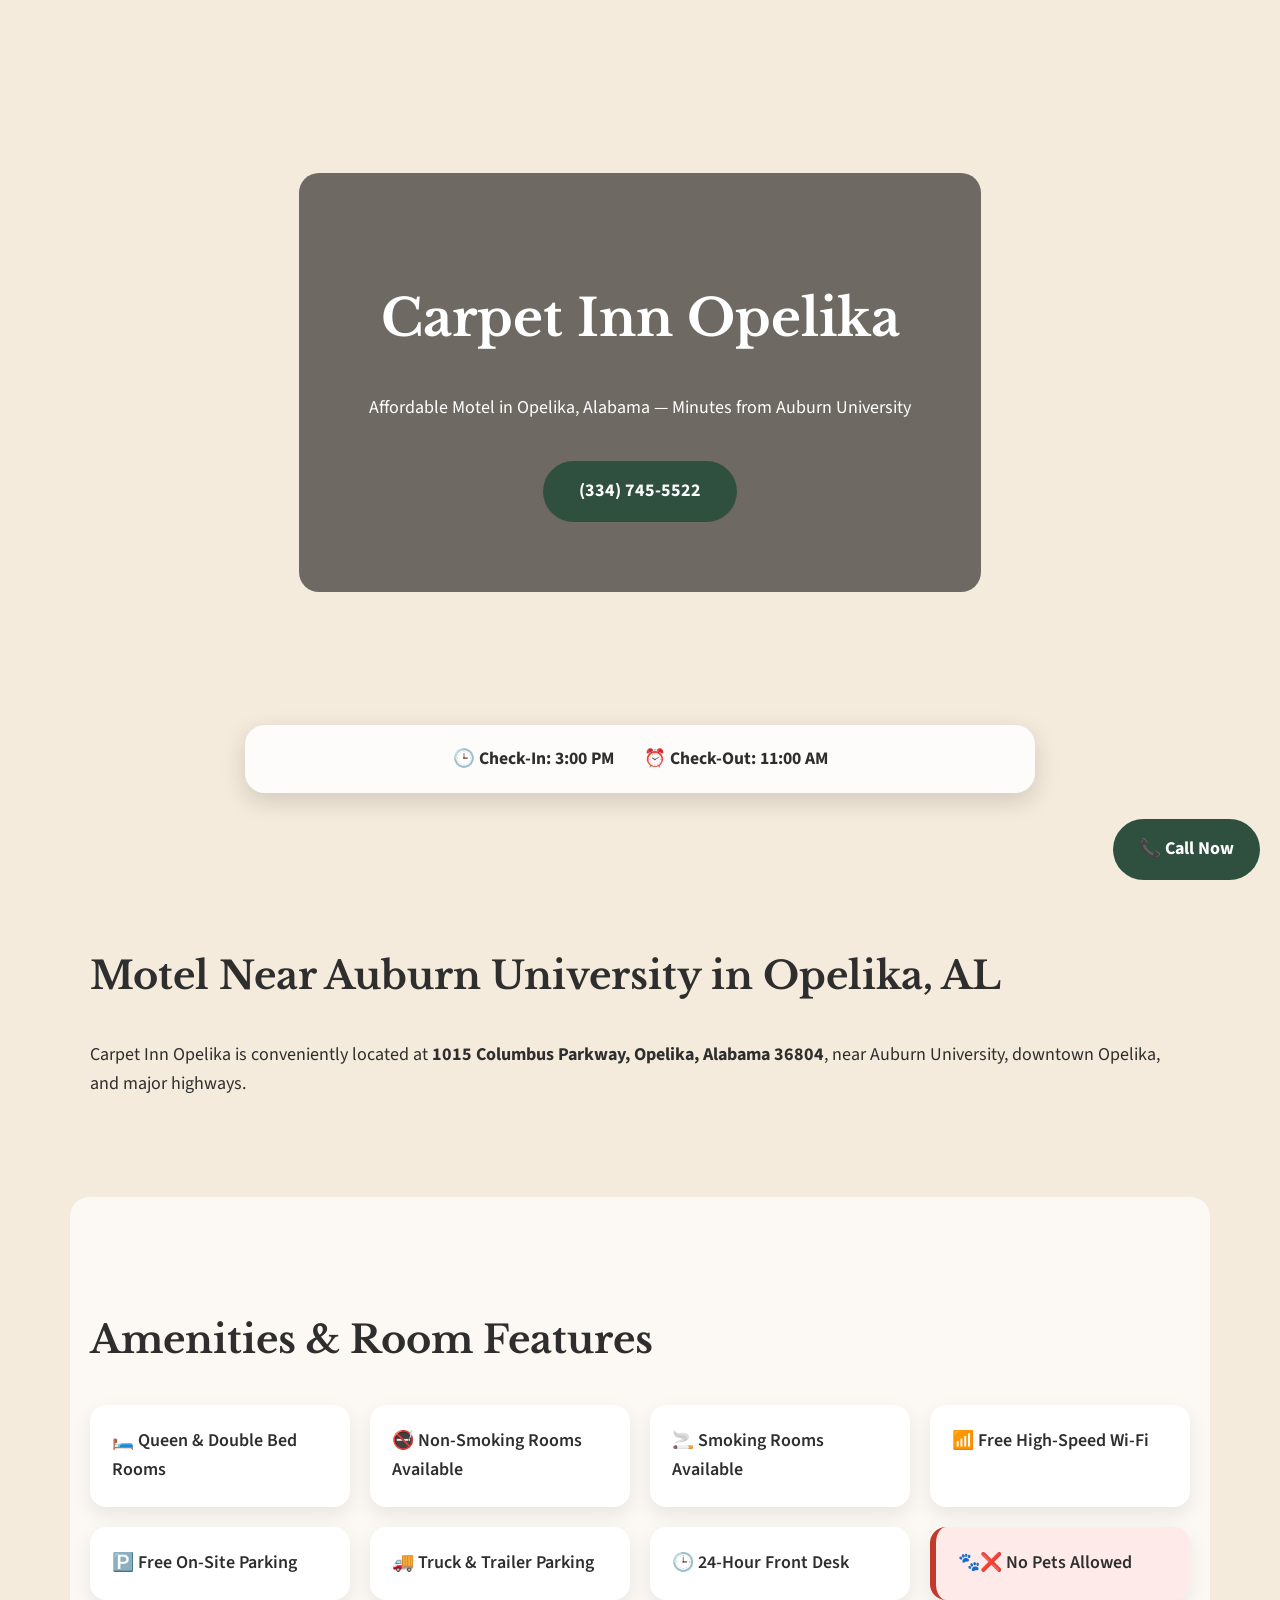
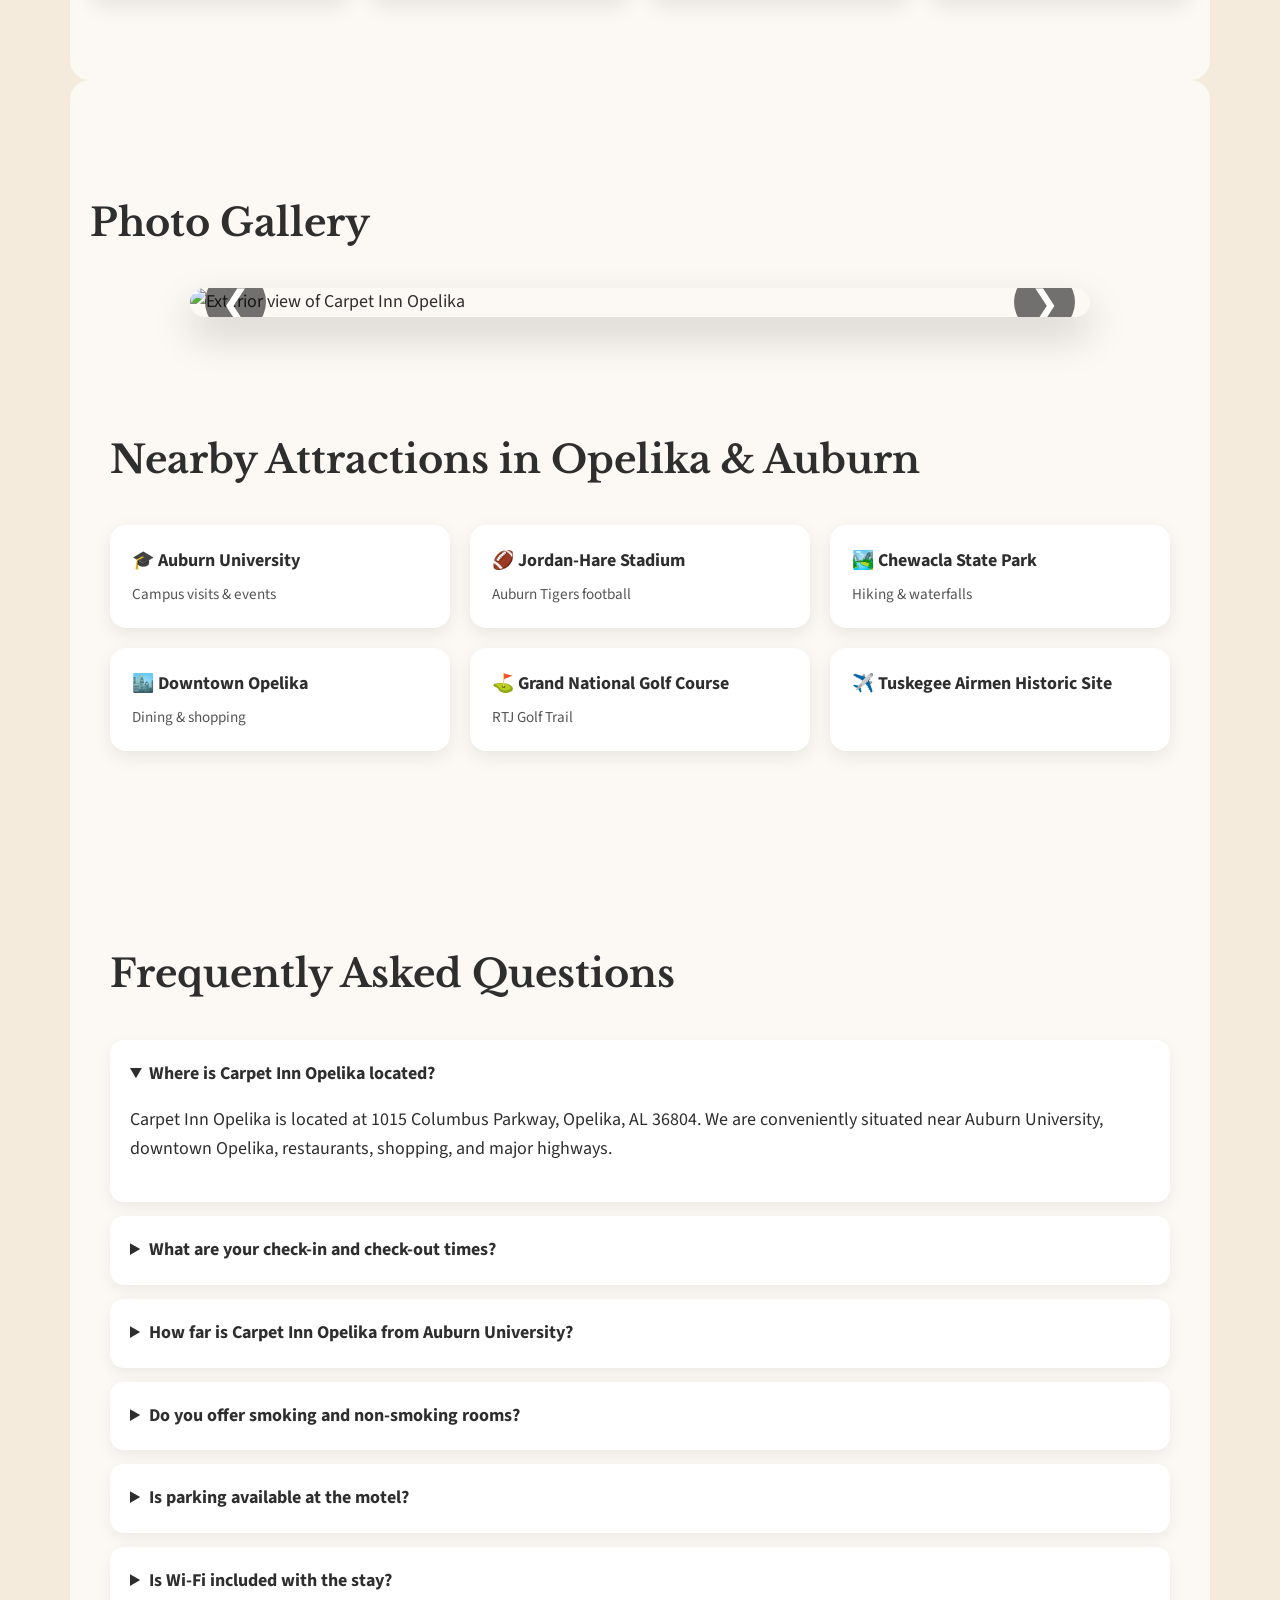
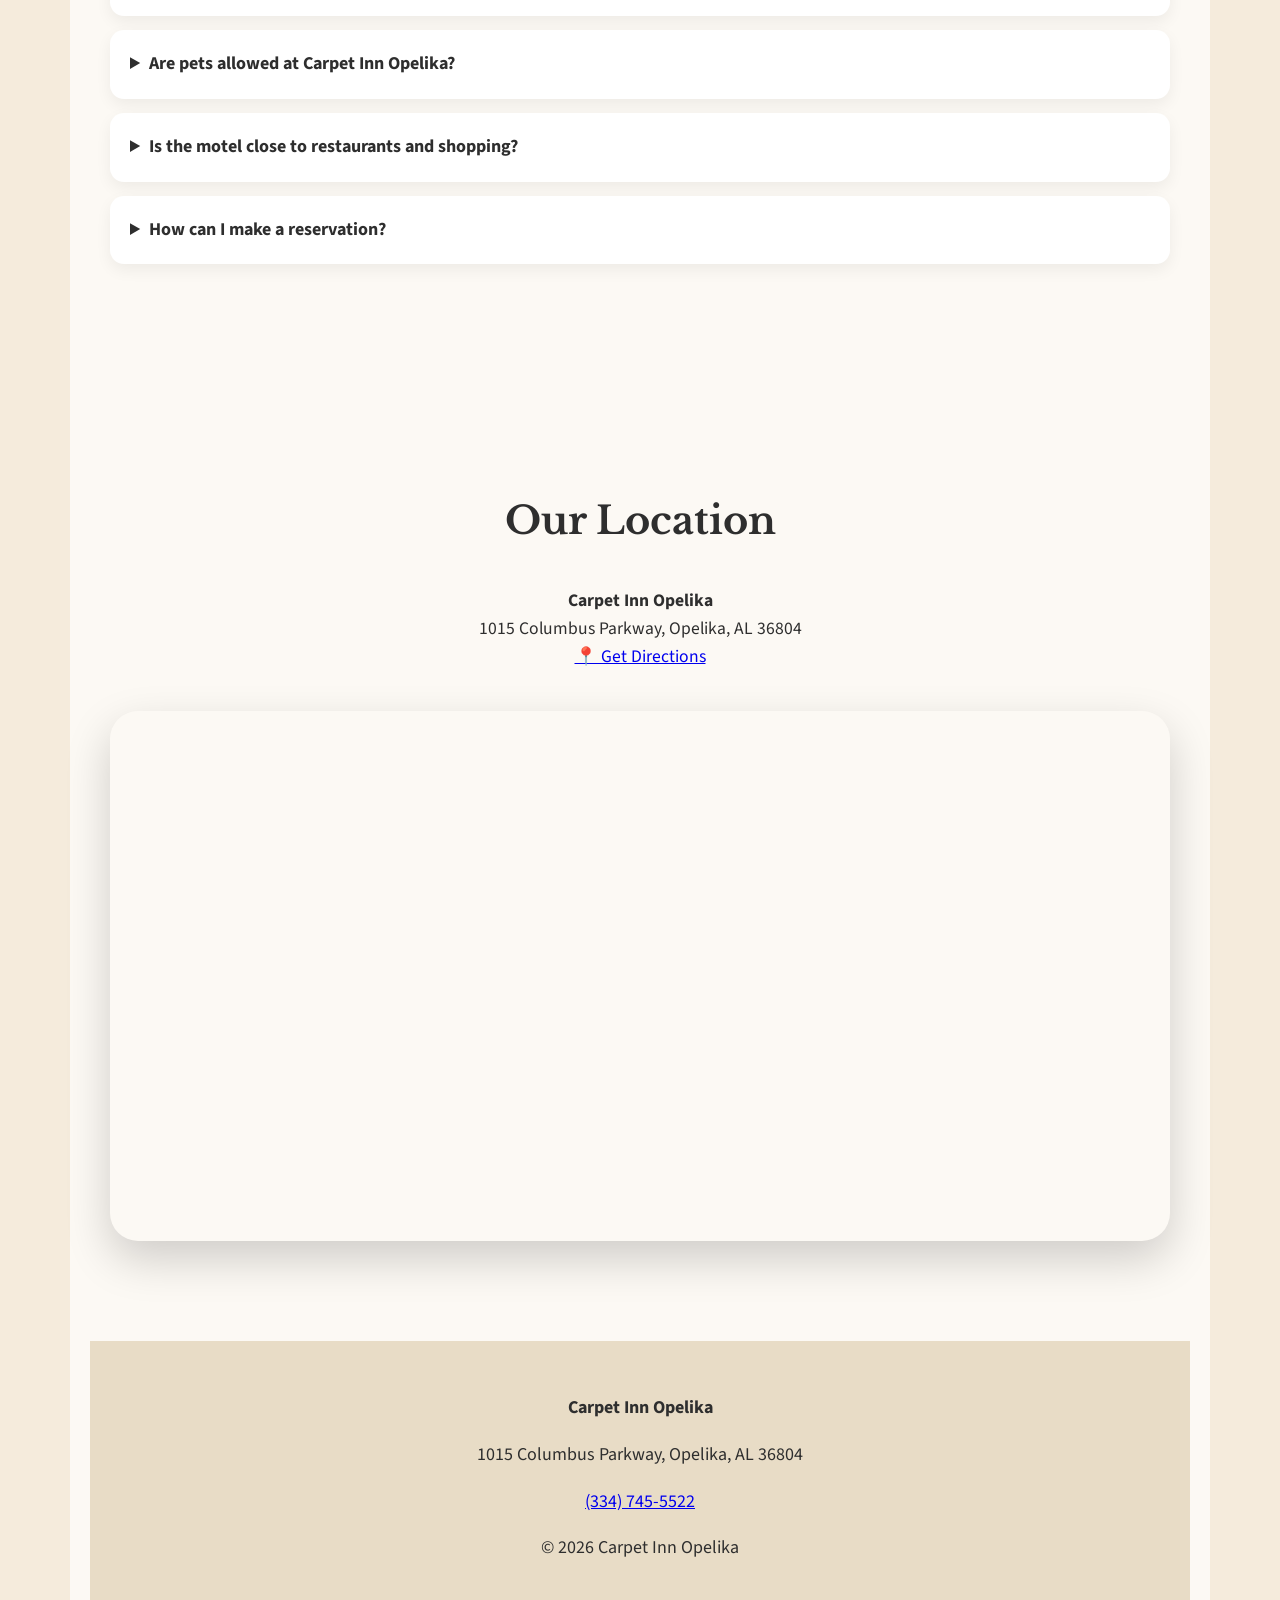
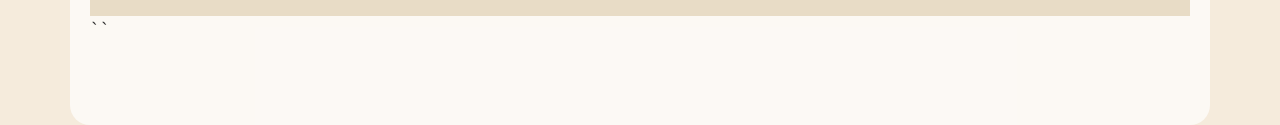
==== index.html @ cbee3dc1 "Add files via upload" ====
<!DOCTYPE html>
<html lang="en">
<head>
  <meta charset="UTF-8">

  <!-- ✅ SEO TITLE (VERY IMPORTANT) -->
  <title>Carpet Inn Opelika | Affordable Motel Near Auburn University, AL</title>

  <!-- ✅ META DESCRIPTION -->
  <meta name="description"
        content="Carpet Inn Opelika is an affordable motel near Auburn University in Opelika, Alabama. Free Wi‑Fi, free parking, truck parking, smoking & non‑smoking rooms. Call (334) 745‑5522.">

  <!-- ✅ CANONICAL -->
  <link rel="canonical" href="https://www.carpetinnopelika.com/">
  
  <!-- ✅ LOCAL SEO KEYWORDS -->
  <meta name="keywords"
        content="Carpet Inn Opelika, motel in Opelika AL, hotel near Auburn University, affordable motel Opelika Alabama, truck parking motel Opelika">

  <meta name="viewport" content="width=device-width, initial-scale=1.0">

  <!-- ✅ GOOGLE FONTS -->
  <link href="https://fonts.googleapis.com/css2?family=Libre+Baskerville:wght@700&family=Source+Sans+3:wght@400;600;700&display=swap" rel="stylesheet">

  <!-- ✅ CSS -->
  <link rel="stylesheet" href="style.css">

  <!-- ✅ LOCAL BUSINESS SCHEMA (CRITICAL FOR MAP RESULTS) -->
  <script type="application/ld+json">
  {
    "@context": "https://schema.org",
    "@type": "LodgingBusiness",
    "name": "Carpet Inn Opelika",
    "address": {
      "@type": "PostalAddress",
      "streetAddress": "1015 Columbus Parkway",
      "addressLocality": "Opelika",
      "addressRegion": "AL",
      "postalCode": "36804",
      "addressCountry": "US"
    },
    "telephone": "+1-334-745-5522",
    "priceRange": "$",
    "amenityFeature": [
      { "@type": "LocationFeatureSpecification", "name": "Free Wi‑Fi", "value": true },
      { "@type": "LocationFeatureSpecification", "name": "Free Parking", "value": true },
      { "@type": "LocationFeatureSpecification", "name": "Truck Parking", "value": true },
      { "@type": "LocationFeatureSpecification", "name": "Smoking Rooms", "value": true },
      { "@type": "LocationFeatureSpecification", "name": "Non‑Smoking Rooms", "value": true },
      { "@type": "LocationFeatureSpecification", "name": "Pets Allowed", "value": false }
    ],
    "geo": {
      "@type": "GeoCoordinates",
      "latitude": 32.6459,
      "longitude": -85.3773
    }
  }
  </script>
</head>

<body>

<!-- ✅ STICKY CALL (MOBILE SEO SIGNAL) -->
<a class="call-sticky" href="tel:+13347455522">📞 Call Now</a>

<!-- ✅ HERO WITH LOCATION LANGUAGE -->
<header class="hero">
  <div class="hero-content">
    <h1>Carpet Inn Opelika</h1>
    <p>Affordable Motel in Opelika, Alabama — Minutes from Auburn University</p>
    <a class="primary-btn" href="tel:+13347455522">(334) 745‑5522</a>
  </div>
</header>

<!-- ✅ CHECK‑IN / CHECK‑OUT HIGHLIGHT -->
<section class="checkin-banner">
  <div class="checkin-item">🕒 <strong>Check‑In:</strong> 3:00 PM</div>
  <div class="checkin-item">⏰ <strong>Check‑Out:</strong> 11:00 AM</div>
</section>

<main>

<!-- ✅ LOCATION SECTION (GOOGLE LOVES THIS) -->
<section class="section">
  <h2>Motel Near Auburn University in Opelika, AL</h2>
  <p>
    Carpet Inn Opelika is conveniently located at
    <strong>1015 Columbus Parkway, Opelika, Alabama 36804</strong>,
    near Auburn University, downtown Opelika, and major highways.
  </p>
</section>

<!-- ✅ AMENITIES -->
<section class="section highlight">
  <h2>Amenities & Room Features</h2>

  <div class="features-grid">
    <div class="feature">🛏️ Queen & Double Bed Rooms</div>
    <div class="feature">🚭 Non‑Smoking Rooms Available</div>
    <div class="feature">🚬 Smoking Rooms Available</div>
    <div class="feature">📶 Free High‑Speed Wi‑Fi</div>
    <div class="feature">🅿️ Free On‑Site Parking</div>
    <div class="feature">🚚 Truck & Trailer Parking</div>
    <div class="feature">🕒 24‑Hour Front Desk</div>
    <div class="feature no-pets">🐾❌ No Pets Allowed</div>
  </div>
</section>

<!-- ✅ NEW: SLIDESHOW GALLERY -->
<section class="section highlight">
  <h2>Photo Gallery</h2>

<div class="slideshow-container">
  <button class="slide-arrow prev" aria-label="Previous image">&#10094;</button>

  <img
    id="slideshow-image"
    src="images/exterior-1.jpeg"
    alt="Exterior view of Carpet Inn Opelika"
    class="fade-in"
    loading="lazy"
  >

  <button class="slide-arrow next" aria-label="Next image">&#10095;</button>
</div>

<!-- ✅ ATTRACTIONS -->
<section class="section">
  <h2>Nearby Attractions in Opelika & Auburn</h2>

  <div class="attraction-list">
    <div class="attraction">🎓 <strong>Auburn University</strong><span>Campus visits & events</span></div>
    <div class="attraction">🏈 <strong>Jordan‑Hare Stadium</strong><span>Auburn Tigers football</span></div>
    <div class="attraction">🏞️ <strong>Chewacla State Park</strong><span>Hiking & waterfalls</span></div>
    <div class="attraction">🏙️ <strong>Downtown Opelika</strong><span>Dining & shopping</span></div>
    <div class="attraction">⛳ <strong>Grand National Golf Course</strong><span>RTJ Golf Trail</span></div>
    <div class="attraction">✈️ <strong>Tuskegee Airmen Historic Site</strong></div>
  </div>
</section>

<section class="section faq-section">
  <h2>Frequently Asked Questions</h2>

  <div class="faq">
    <details open>
      <summary>Where is Carpet Inn Opelika located?</summary>
      <p>
        Carpet Inn Opelika is located at 1015 Columbus Parkway, Opelika, AL 36804.
        We are conveniently situated near Auburn University, downtown Opelika,
        restaurants, shopping, and major highways.
      </p>
    </details>
	
	<details>
      <summary>What are your check‑in and check‑out times?</summary>
      <p>
        Check‑in begins at <strong>3:00 PM</strong>. Check‑out time is <strong>11:00 AM</strong>.
        Please contact the front desk for early check‑in or late check‑out requests.
      </p>
    </details> 

    <details>
      <summary>How far is Carpet Inn Opelika from Auburn University?</summary>
      <p>
        Carpet Inn Opelika is approximately 10–15 minutes from Auburn University,
        making it a convenient and affordable option for campus visits, events,
        and Auburn Tigers games.
      </p>
    </details>

    <details>
      <summary>Do you offer smoking and non‑smoking rooms?</summary>
      <p>
        Yes. Carpet Inn Opelika offers both smoking and non‑smoking rooms.
        Guests can request their preferred room type based on availability.
      </p>
    </details>

    <details>
      <summary>Is parking available at the motel?</summary>
      <p>
        Yes. We offer free on‑site parking for all guests, including
        spacious truck and trailer parking for commercial and long‑distance travelers.
      </p>
    </details>

    <details>
      <summary>Is Wi‑Fi included with the stay?</summary>
      <p>
        Yes. All guests enjoy free high‑speed Wi‑Fi throughout the property.
      </p>
    </details>

    <details>
      <summary>Are pets allowed at Carpet Inn Opelika?</summary>
      <p>
        No. Pets are not allowed at Carpet Inn Opelika.
      </p>
    </details>

    <details>
      <summary>Is the motel close to restaurants and shopping?</summary>
      <p>
        Yes. Carpet Inn Opelika is close to local restaurants, shopping centers,
        gas stations, and downtown Opelika, providing easy access to daily needs
        and dining options.
      </p>
    </details>

    <details>
      <summary>How can I make a reservation?</summary>
      <p>
        To make a reservation, please call us directly at
        <strong>(334) 745‑5522</strong>. Our front desk is available to assist you.
      </p>
    </details>
  </div>
</section>

<!-- ✅ MAP SECTION -->
<section class="map-section-full">
  <h2>Our Location</h2>

  <p class="map-address">
    <strong>Carpet Inn Opelika</strong><br>
    1015 Columbus Parkway, Opelika, AL 36804<br>
    <a href="https://www.google.com/maps/dir/?api=1&destination=1015+Columbus+Parkway+Opelika+AL+36804"
       target="_blank" rel="noopener">
      📍 Get Directions
    </a>
  </p>

  <div class="map-card">
    <iframe
      src="https://www.google.com/maps?q=1015+Columbus+Parkway+Opelika+AL+36804&z=16&output=embed"
      loading="lazy"
      referrerpolicy="no-referrer-when-downgrade"
      allowfullscreen>
    </iframe>
  </div>
</section>

<!-- ✅ FOOTER WITH STRONG NAP -->
<footer>
  <p><strong>Carpet Inn Opelika</strong></p>
  <p>1015 Columbus Parkway, Opelika, AL 36804</p>
  <p><a href="tel:+13347455522">(334) 745‑5522</a></p>
  <p>© <span id="year"></span> Carpet Inn Opelika</p>
</footer>

<script>
  document.getElementById("year").textContent = new Date().getFullYear();

  /* ✅ SLIDESHOW WITH AUTO + MANUAL NAVIGATION */
  const images = [
    { src: "images/exterior-1.jpeg", alt: "Exterior view of Carpet Inn Opelika" },
    { src: "images/exterior-2.jpeg", alt: "Front entrance of Carpet Inn Opelika" },
    { src: "images/exterior-3.jpeg", alt: "Carpet Inn Opelika property view" },
    { src: "images/queenbed-1.jpeg", alt: "Queen bed guest room at Carpet Inn Opelika" },
    { src: "images/doublebed-1.jpeg", alt: "Double bed room in Opelika Alabama motel" },
    /*{ src: "images/bathroom-1.jpeg", alt: "Guest bathroom at Carpet Inn Opelika" },*/
    { src: "images/amenities-1.jpeg", alt: "Amenities at Carpet Inn Opelika" },
    { src: "images/parking-1.jpeg", alt: "Free parking available at Carpet Inn Opelika" },
    { src: "images/truck_parking_1.jpeg", alt: "Truck and trailer parking available" }
  ];

  let currentIndex = 0;
  const slideshowImg = document.getElementById("slideshow-image");
  const prevBtn = document.querySelector(".slide-arrow.prev");
  const nextBtn = document.querySelector(".slide-arrow.next");

  let slideshowInterval;

  function showImage(index) {
    slideshowImg.classList.remove("fade-in");

    setTimeout(() => {
      slideshowImg.src = images[index].src;
      slideshowImg.alt = images[index].alt;
      slideshowImg.classList.add("fade-in");
    }, 200);
  }

  function nextImage() {
    currentIndex = (currentIndex + 1) % images.length;
    showImage(currentIndex);
    resetInterval();
  }

  function prevImage() {
    currentIndex = (currentIndex - 1 + images.length) % images.length;
    showImage(currentIndex);
    resetInterval();
  }

  function startInterval() {
    slideshowInterval = setInterval(nextImage, 5000);
  }

  function resetInterval() {
    clearInterval(slideshowInterval);
    startInterval();
  }

  nextBtn.addEventListener("click", nextImage);
  prevBtn.addEventListener("click", prevImage);

  startInterval();
</script>

</body>
</html>
``
---- style.css ----
body {
  margin: 0;
  font-family: 'Source Sans 3', sans-serif;
  background: #f5ebdc;
  color: #2e2e2e;
  font-size: 18px;
  line-height: 1.6;
}

/* HERO */
.hero {
  /*background: url("images/exterior-1.jpeg") center/cover no-repeat;*/
  background: url("images/sunset-roses.jpg") center/cover no-repeat;
  height: 85vh;
  display: flex;
  align-items: center;
  justify-content: center;
}

.hero-content {
  background: rgba(0,0,0,0.55);
  color: white;
  padding: 70px;
  border-radius: 20px;
  text-align: center;
}

.hero-content h1 {
  font-family: 'Libre Baskerville', serif;
  font-size: 3.2rem;
}

/* BUTTON */
.primary-btn {
  display: inline-block;
  margin-top: 20px;
  background: #2f4f3f;
  color: white;
  padding: 16px 36px;
  border-radius: 35px;
  font-weight: 700;
  text-decoration: none;
}

/* CHECK‑IN BANNER */
.checkin-banner {
  display: flex;
  justify-content: center;
  gap: 30px;
  background: #ffffffdd;
  padding: 20px;
  max-width: 750px;
  margin: -40px auto 40px;
  border-radius: 20px;
  box-shadow: 0 8px 24px rgba(0,0,0,0.15);
}

.checkin-item {
  font-size: 1.1rem;
  font-weight: 700;
}

/* SECTIONS */
.section {
  max-width: 1100px;
  margin: auto;
  padding: 80px 20px;
}

.highlight {
  background: rgba(255,255,255,0.7);
  border-radius: 20px;
}

h2 {
  font-family: 'Libre Baskerville', serif;
  font-size: 2.4rem;
  margin-bottom: 35px;
}

/* AMENITIES */
.features-grid {
  display: grid;
  grid-template-columns: repeat(auto-fit, minmax(260px, 1fr));
  gap: 20px;
}

.feature {
  background: white;
  padding: 22px;
  border-radius: 16px;
  font-weight: 600;
  box-shadow: 0 8px 20px rgba(0,0,0,0.08);
}

.no-pets {
  background: #ffeaea;
  border-left: 6px solid #c0392b;
}

/* ATTRACTIONS */
.attraction-list {
  display: grid;
  grid-template-columns: repeat(auto-fit, minmax(300px, 1fr));
  gap: 20px;
}

.attraction {
  background: white;
  padding: 22px;
  border-radius: 16px;
  box-shadow: 0 6px 18px rgba(0,0,0,0.08);
}

.attraction span {
  display: block;
  font-size: 0.95rem;
  color: #555;
  margin-top: 6px;
}

/* FAQ */
.faq details {
  background: white;
  padding: 20px;
  border-radius: 14px;
  margin-bottom: 14px;
  box-shadow: 0 6px 16px rgba(0,0,0,0.06);
}

.faq summary {
  font-weight: 700;
  cursor: pointer;
}

/* CALL STICKY */
.call-sticky {
  position: fixed;
  bottom: 20px;
  right: 20px;
  background: #2f4f3f;
  color: white;
  padding: 16px 26px;
  border-radius: 35px;
  font-weight: 700;
  text-decoration: none;
  z-index: 1000;
}

/* GALLERY */
.gallery-grid {
  display: grid;
  grid-template-columns: repeat(auto-fit, minmax(240px, 1fr));
  gap: 18px;
}

.gallery-grid img {
  width: 100%;
  height: 200px;
  object-fit: cover;
  border-radius: 14px;
  cursor: pointer;
  box-shadow: 0 8px 18px rgba(0,0,0,0.12);
  transition: transform 0.25s ease;
}

.gallery-grid img:hover {
  transform: scale(1.03);
}

/* LIGHTBOX */
.lightbox {
  position: fixed;
  top: 0;
  left: 0;
  width: 100%;
  height: 100%;
  background: rgba(0,0,0,0.9);
  display: none;
  align-items: center;
  justify-content: center;
  z-index: 2000;
}

.lightbox.active {
  display: flex;
}

.lightbox img {
  max-width: 92%;
  max-height: 92%;
  border-radius: 12px;
}

.lightbox-close {
  position: absolute;
  top: 25px;
  right: 30px;
  font-size: 2.5rem;
  color: #fff;
  cursor: pointer;
}

/* MAP SECTION */
.map-section-full {
  padding: 100px 20px;
  text-align: center;
}

.map-address {
  font-size: 1.1rem;
  margin-bottom: 40px;
}

.map-card {
  max-width: 1500px;
  margin: 0 auto;
  border-radius: 28px;
  overflow: hidden;
  box-shadow: 0 18px 45px rgba(0,0,0,0.18);
}

.map-card iframe {
  width: 100%;
  height: 520px;
  border: 0;
}

@media (max-width: 768px) {
  .map-card iframe {
    height: 380px;
  }
}

/* ✅ SLIDESHOW GALLERY */
.slideshow-container {
  max-width: 900px;
  margin: 0 auto;
  overflow: hidden;
  border-radius: 20px;
  box-shadow: 0 18px 40px rgba(0,0,0,0.18);
}

.slideshow-container img {
  width: 100%;
  height: 480px;
  object-fit: cover;
  opacity: 0;
  transition: opacity 0.8s ease-in-out;
}

.slideshow-container img.fade-in {
  opacity: 1;
}

.slideshow-caption {
  margin-top: 20px;
  font-size: 1.05rem;
  text-align: center;
  color: #444;
}

@media (max-width: 768px) {
  .slideshow-container img {
    height: 320px;
  }
}


/* ✅ SLIDESHOW NAVIGATION ARROWS */
.slide-arrow {
  position: absolute;
  top: 50%;
  transform: translateY(-50%);
  background: rgba(0, 0, 0, 0.55);
  color: #fff;
  border: none;
  font-size: 2.2rem;
  padding: 10px 16px;
  cursor: pointer;
  border-radius: 50%;
  z-index: 5;
  transition: background 0.2s ease;
}

.slide-arrow:hover {
  background: rgba(0, 0, 0, 0.8);
}

.slide-arrow.prev {
  left: 15px;
}

.slide-arrow.next {
  right: 15px;
}

.slideshow-container {
  position: relative;
}

/* Smaller arrows on mobile */
@media (max-width: 768px) {
  .slide-arrow {
    font-size: 1.6rem;
    padding: 8px 12px;
  }
}

/* FOOTER */
footer {
  background: #e8dcc6;
  text-align: center;
  padding: 35px 15px;
}
``
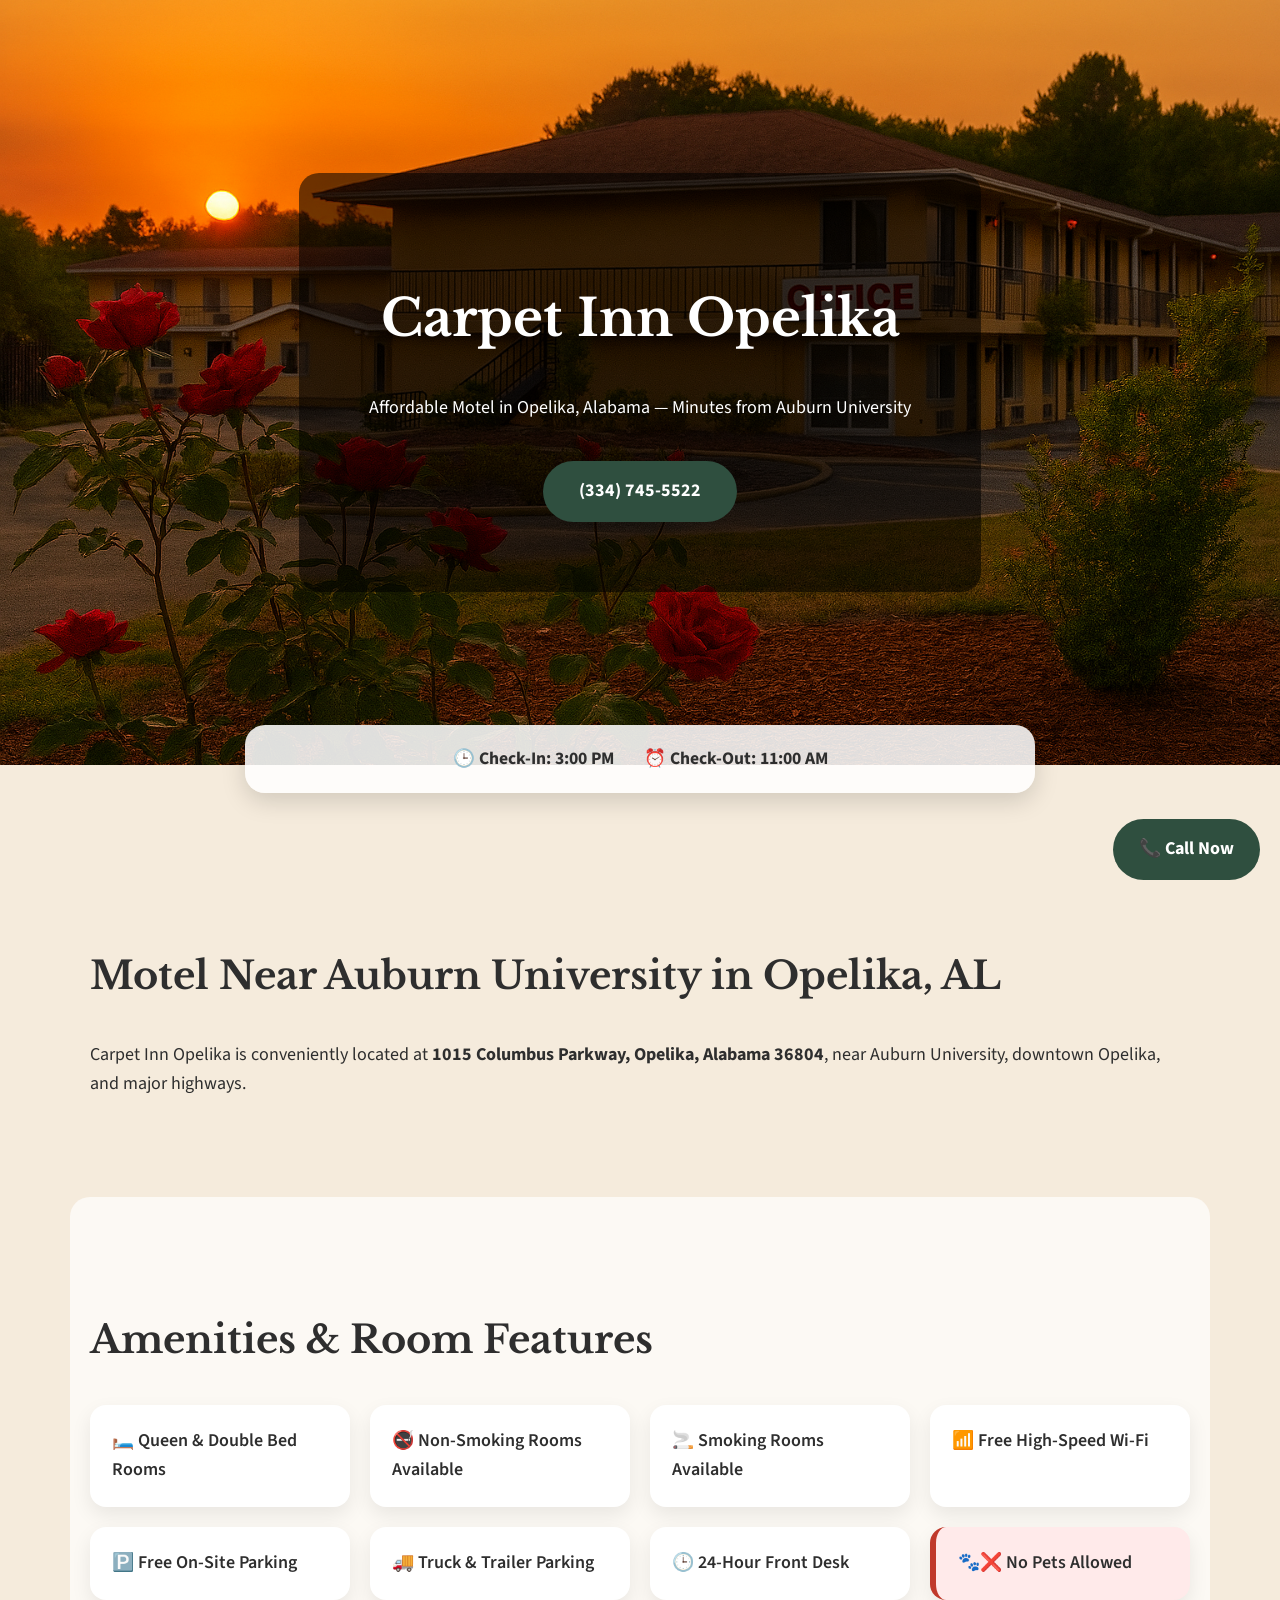
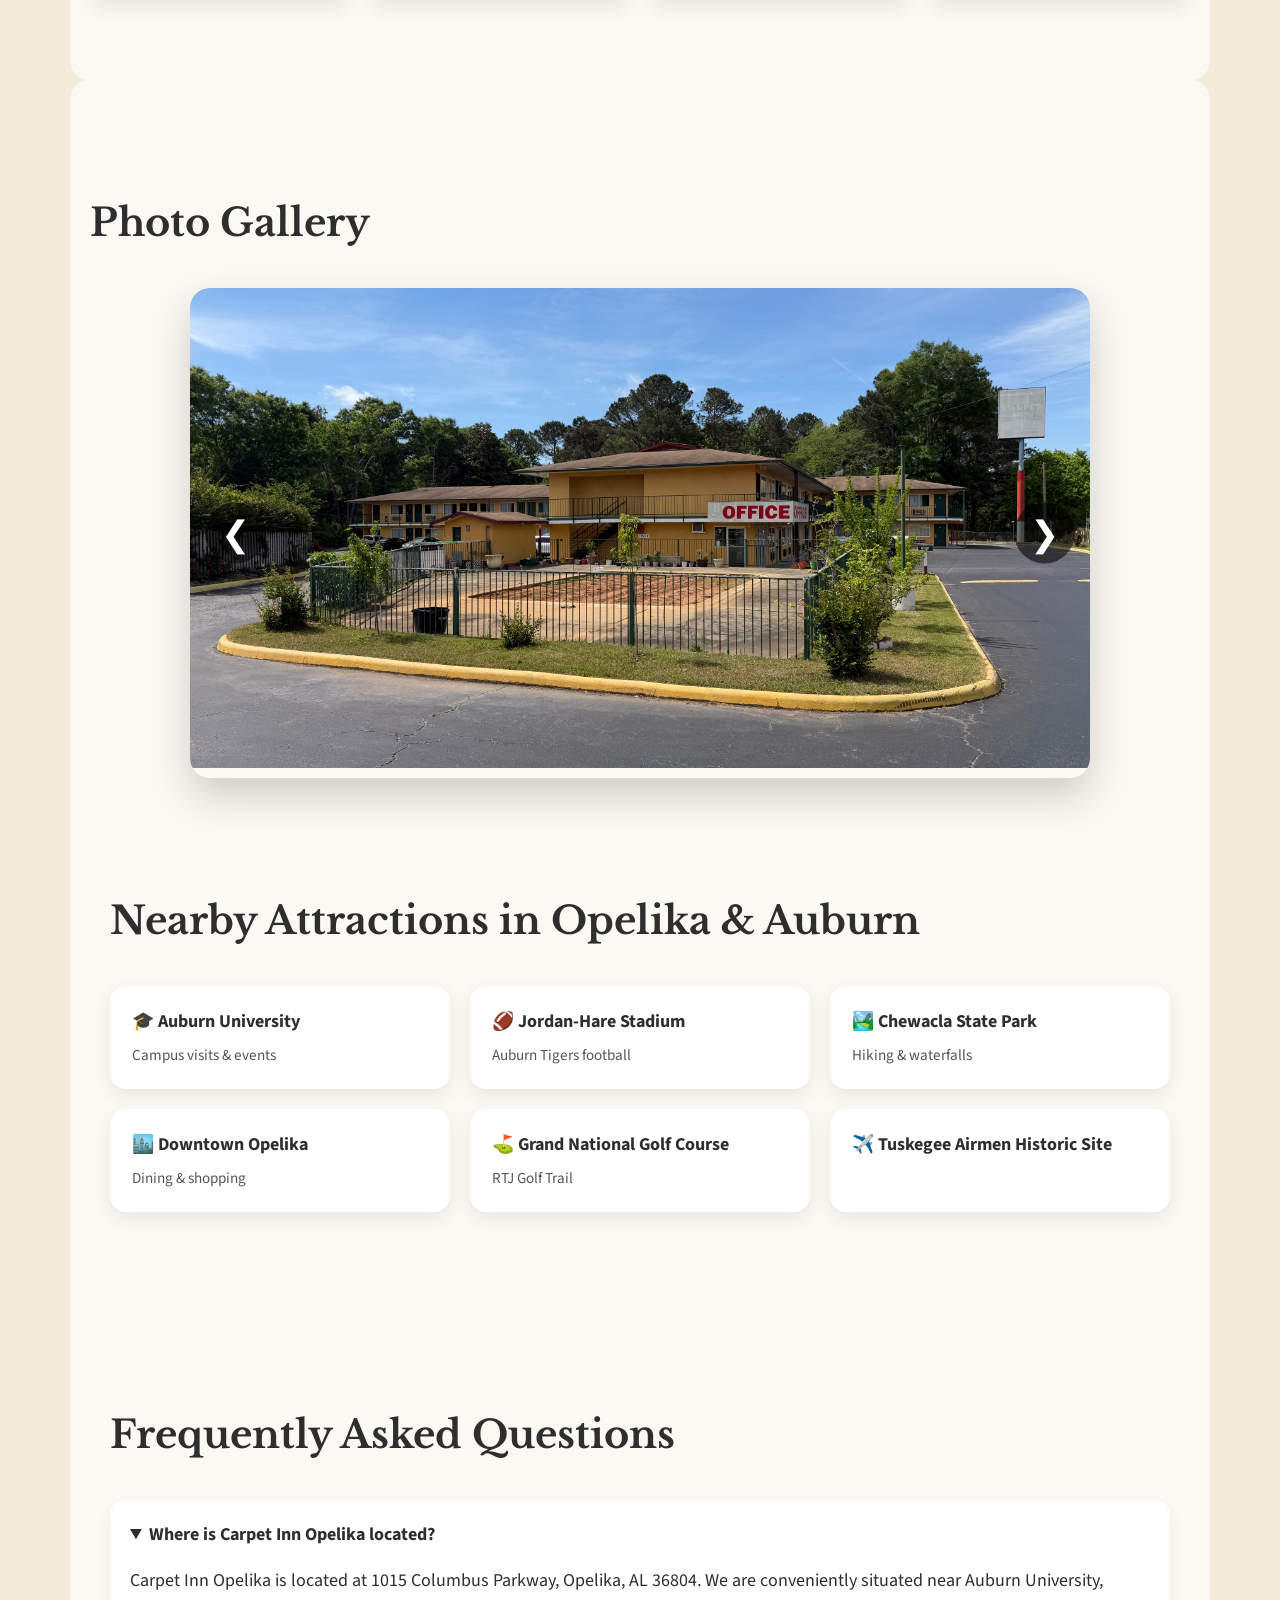
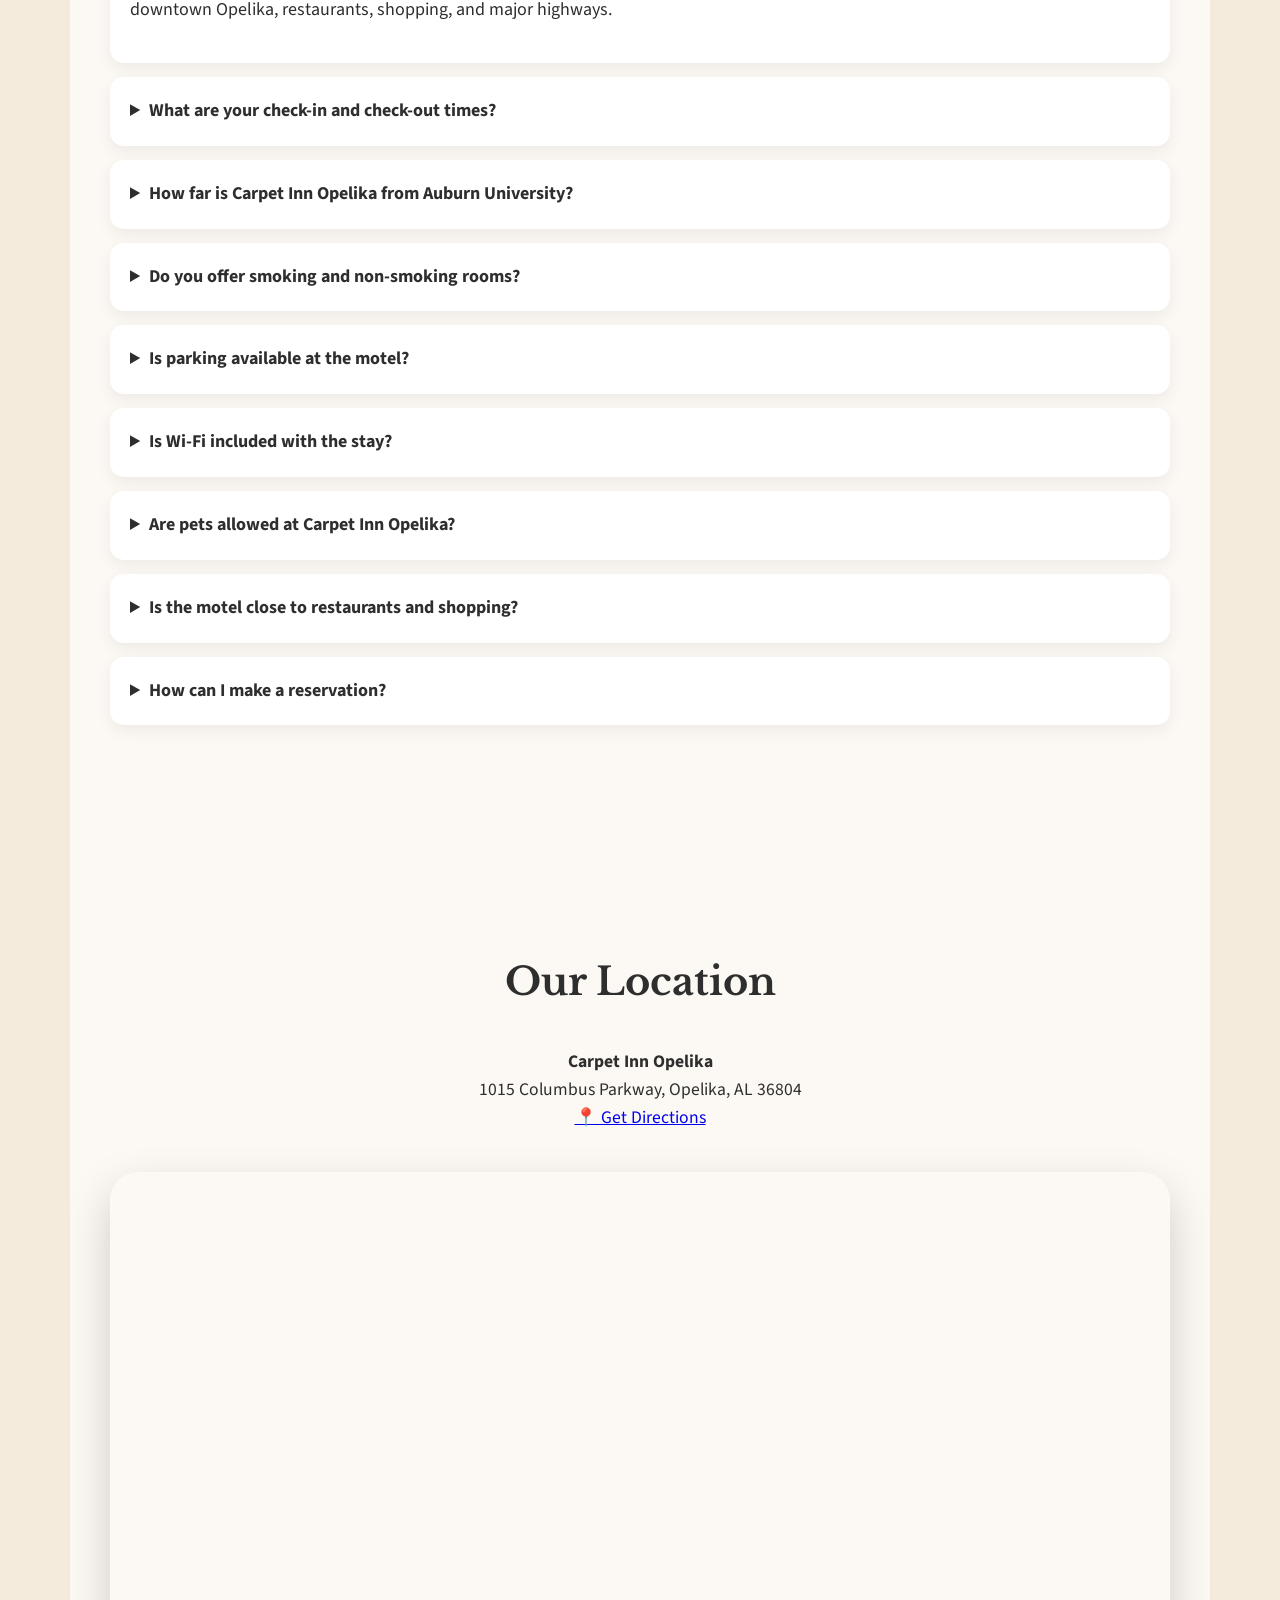
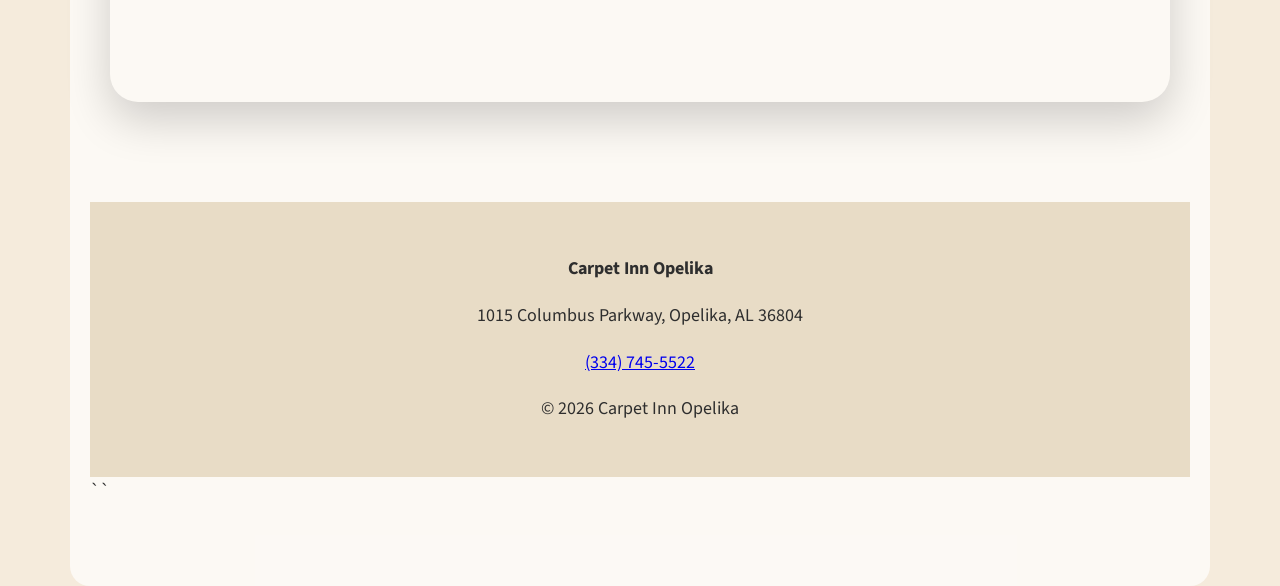
==== commit 247865b0: "Update index.html" ====
--- a/index.html
+++ b/index.html
@@ -1,6 +1,8 @@
 <!DOCTYPE html>
 <html lang="en">
 <head>
+
+  <meta name="google-site-verification" content="ceBjhzOR7QPDWEfhjvA4UAqQXQNSPzQEU8lp-7rLAng" />
   <meta charset="UTF-8">
 
   <!-- ✅ SEO TITLE (VERY IMPORTANT) -->
@@ -310,4 +312,4 @@
 
 </body>
 </html>
-``+``
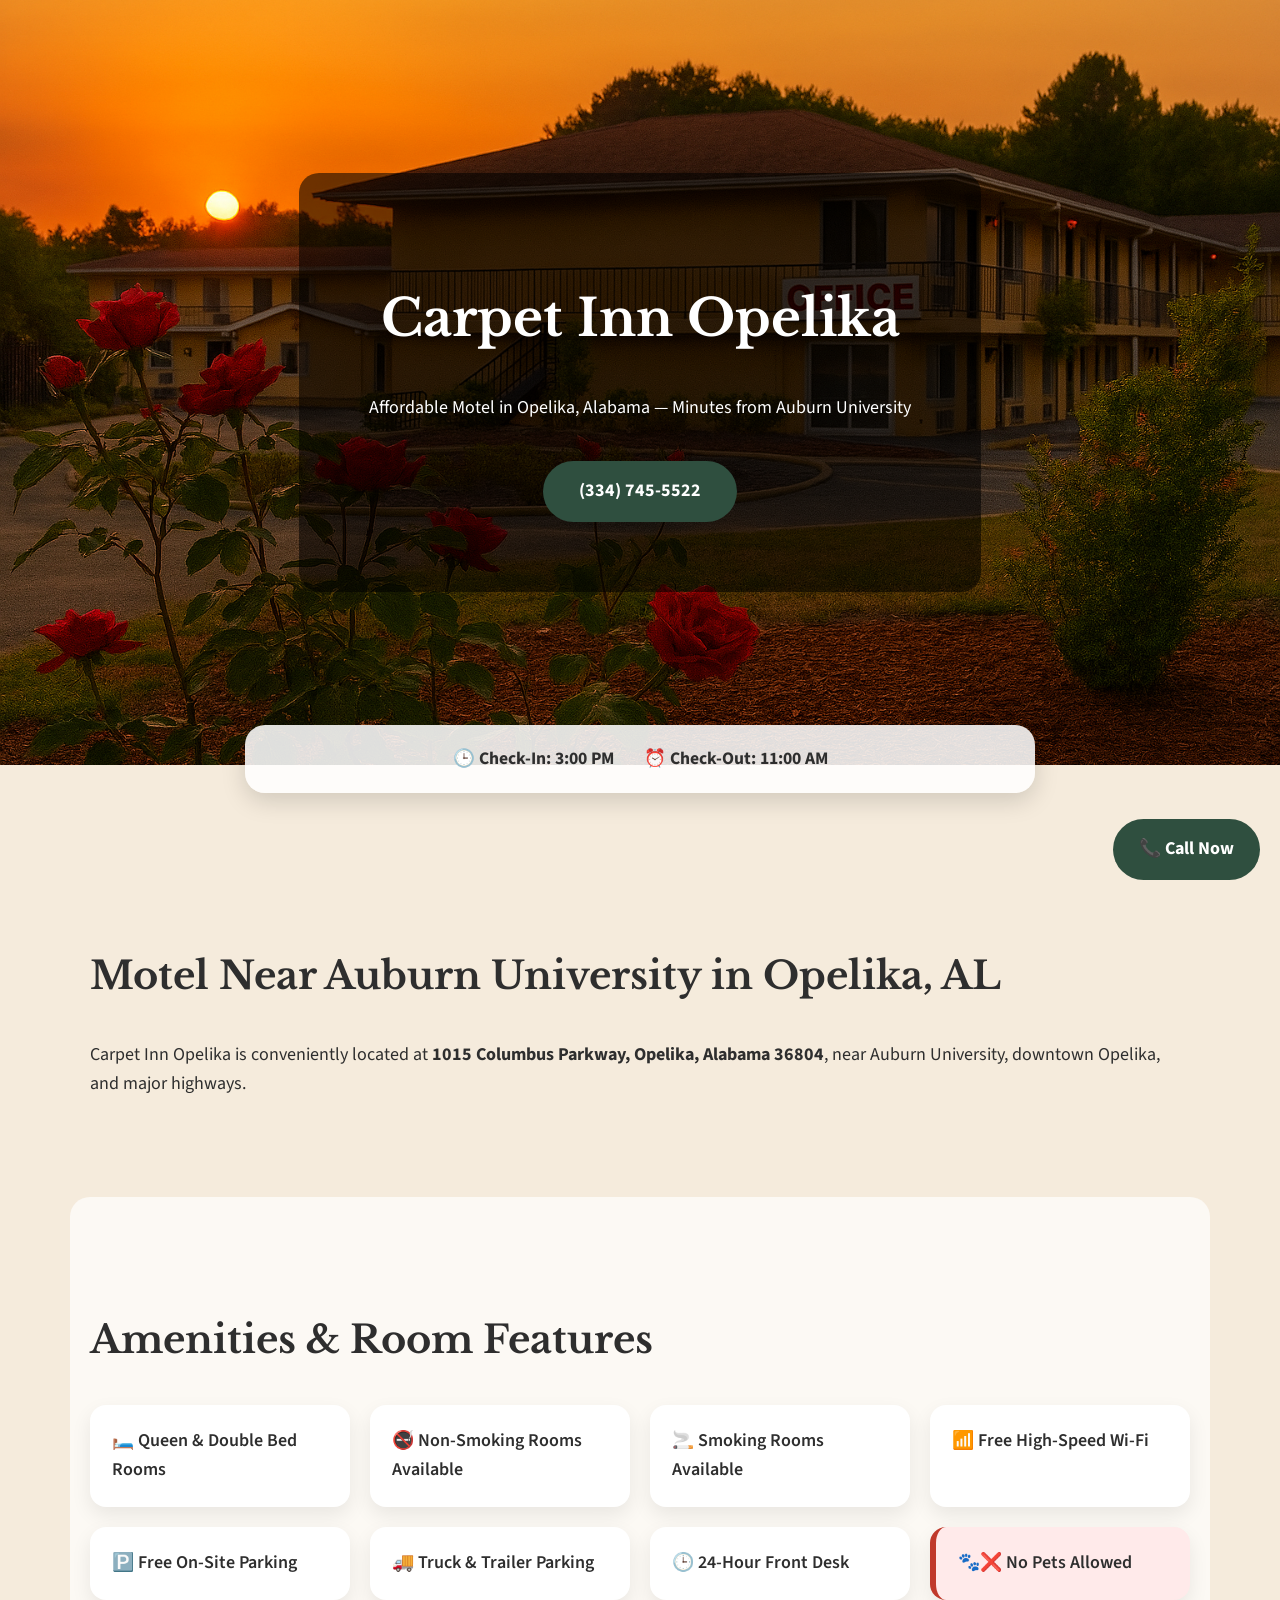
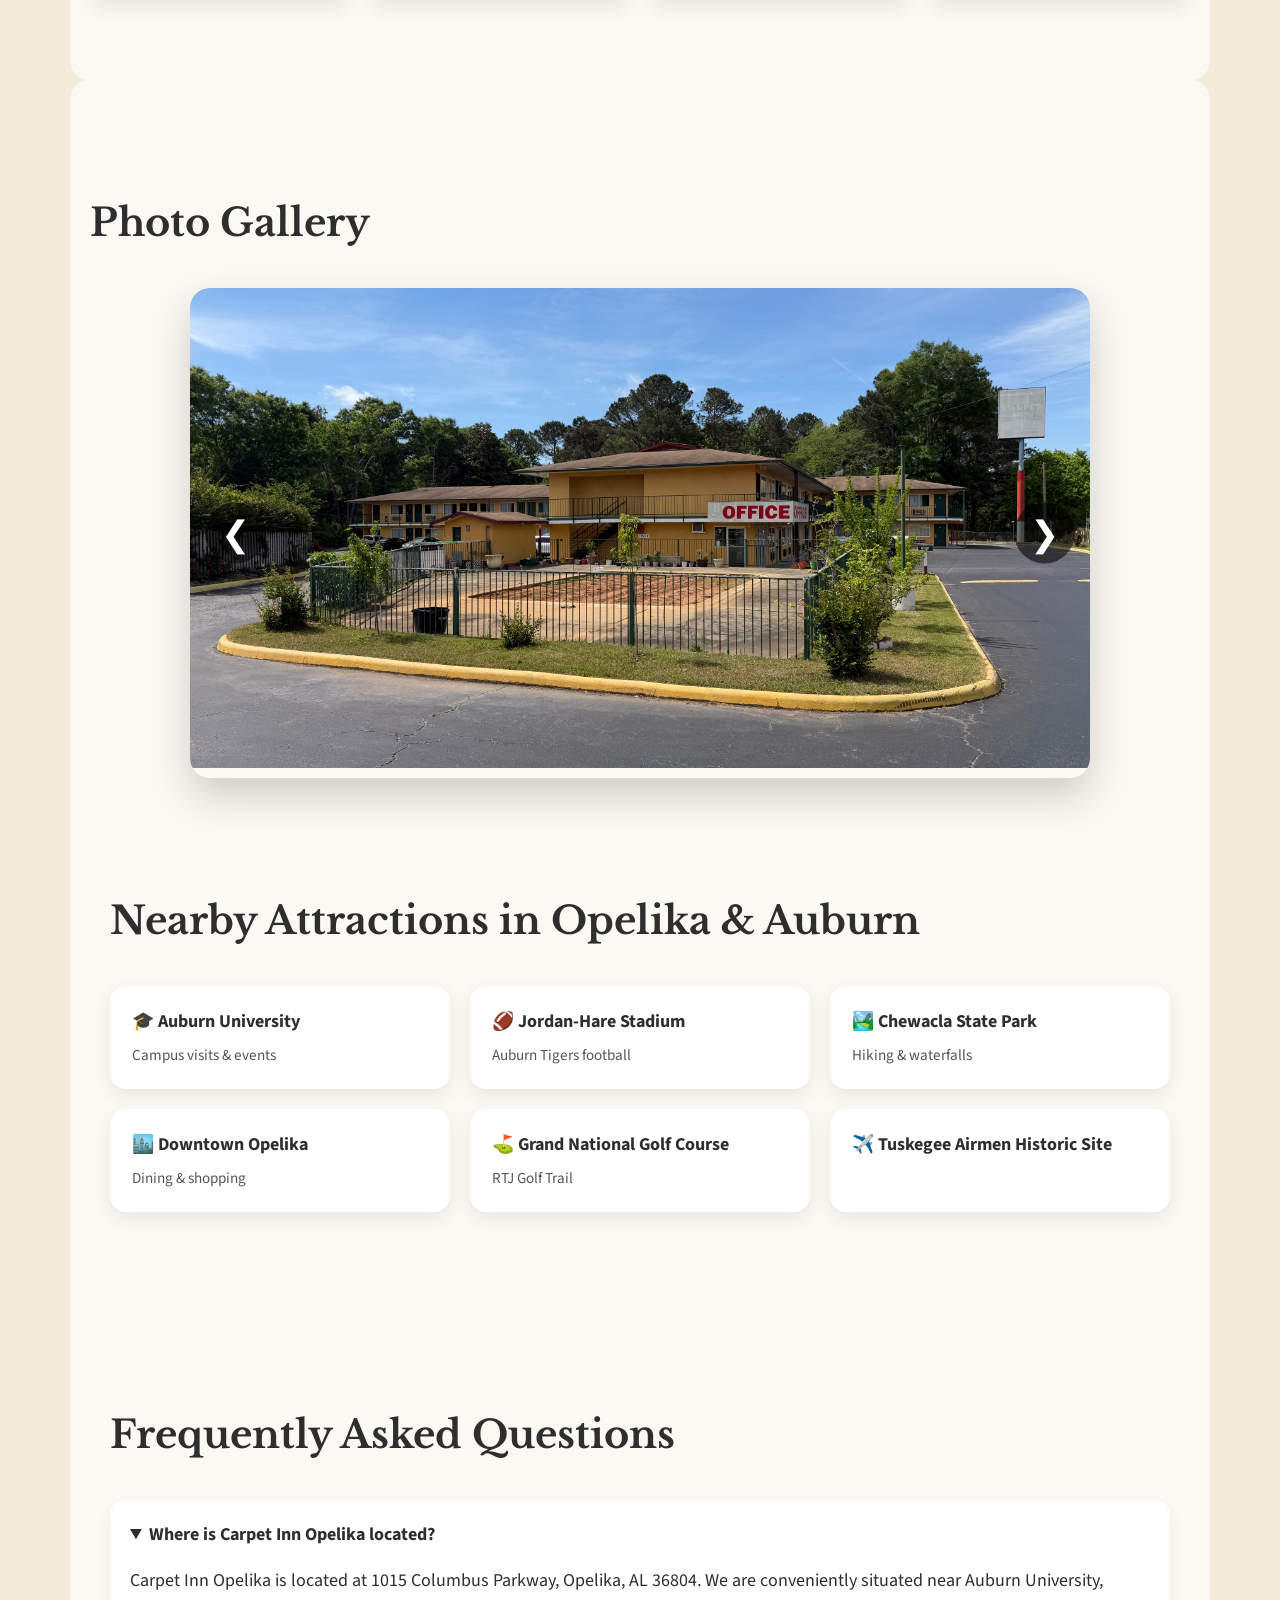
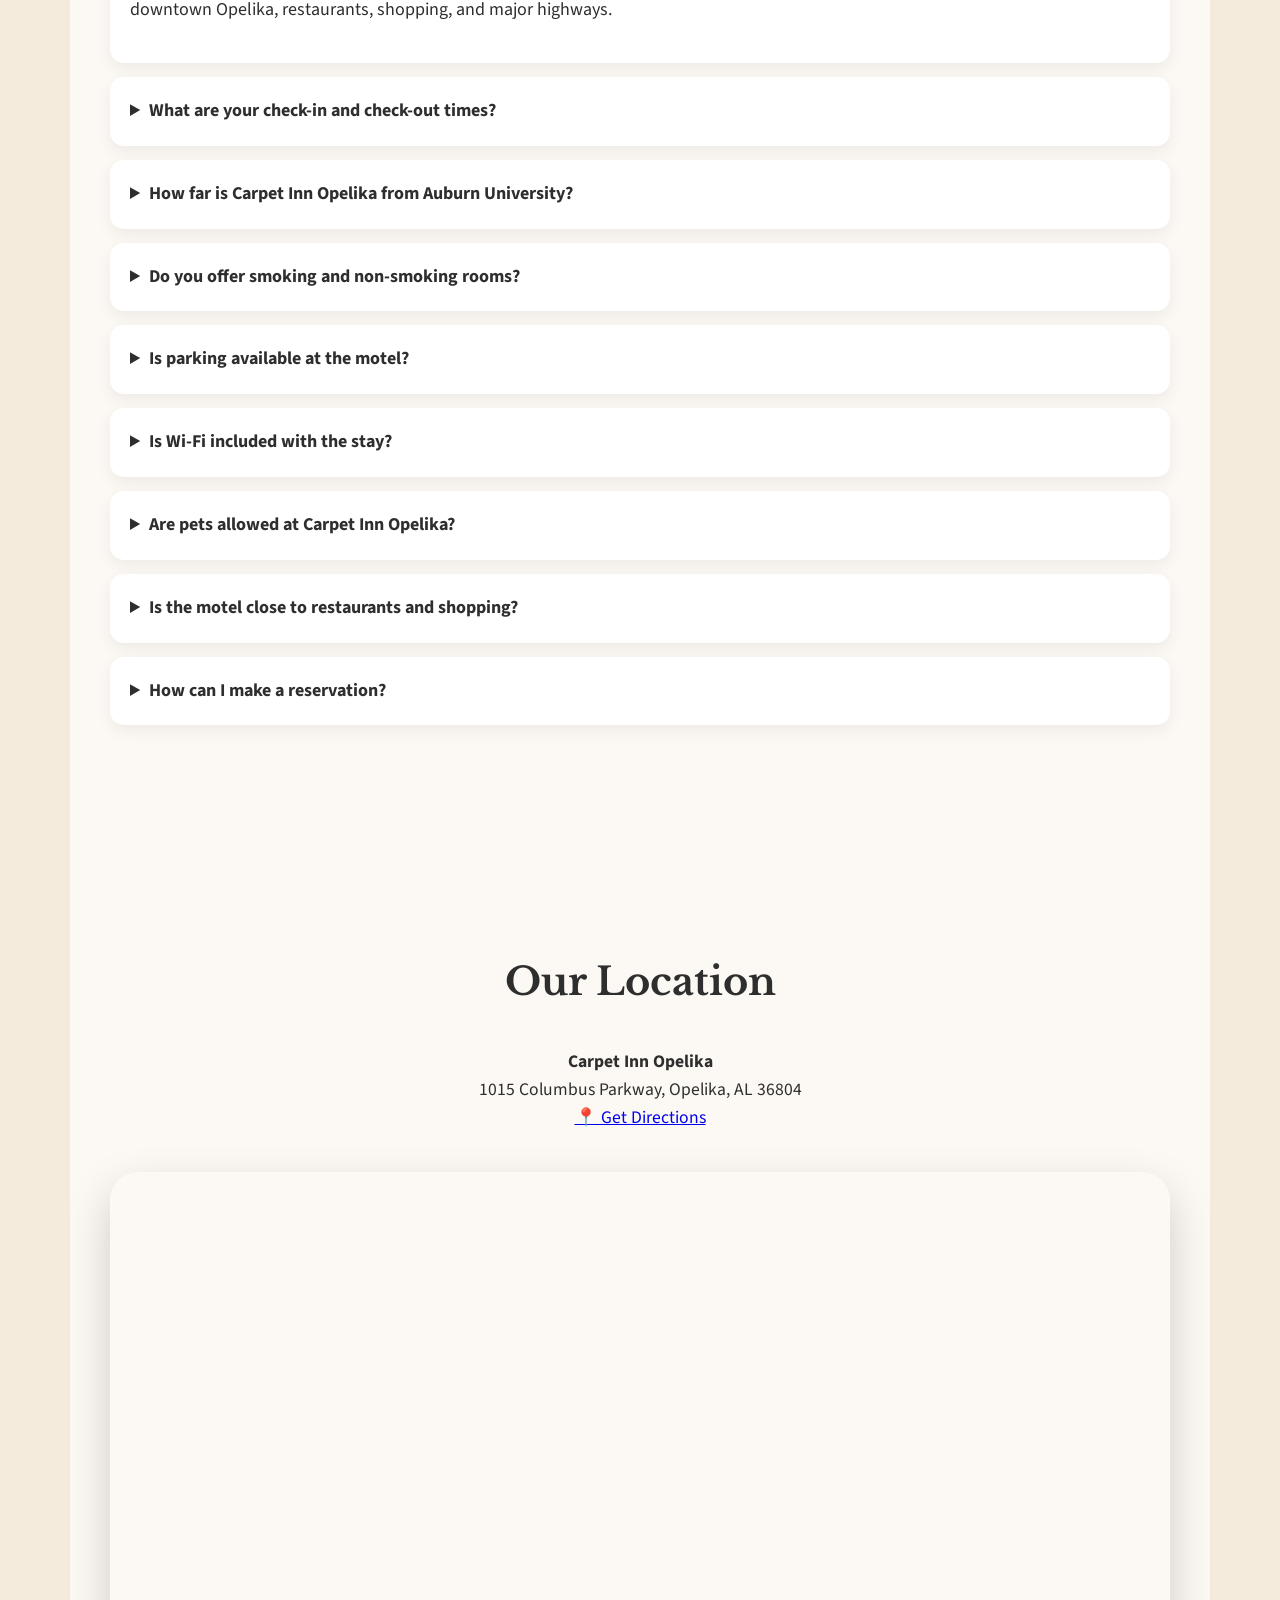
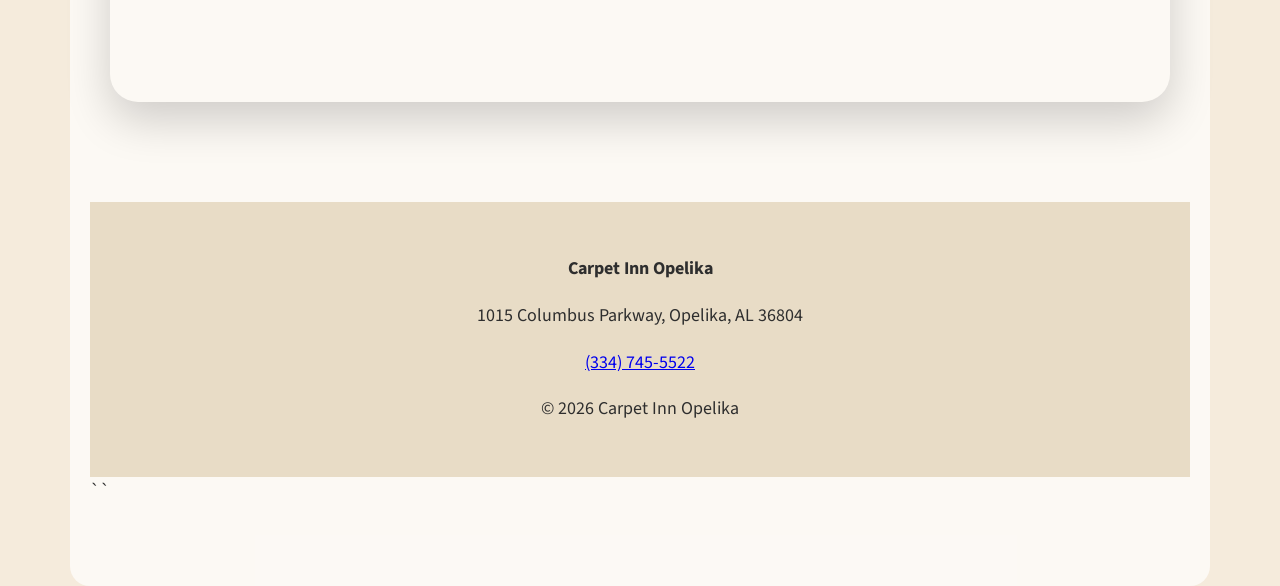
==== commit 228a57b2: "Update index.html" ====
--- a/index.html
+++ b/index.html
@@ -256,14 +256,19 @@
   /* ✅ SLIDESHOW WITH AUTO + MANUAL NAVIGATION */
   const images = [
     { src: "images/exterior-1.jpeg", alt: "Exterior view of Carpet Inn Opelika" },
-    { src: "images/exterior-2.jpeg", alt: "Front entrance of Carpet Inn Opelika" },
-    { src: "images/exterior-3.jpeg", alt: "Carpet Inn Opelika property view" },
+    /*{ src: "images/exterior-3.jpeg", alt: "Carpet Inn Opelika property view" },*/
     { src: "images/queenbed-1.jpeg", alt: "Queen bed guest room at Carpet Inn Opelika" },
+	{ src: "images/queenbed-2.jpeg", alt: "Queen bed guest room at Carpet Inn Opelika" },
     { src: "images/doublebed-1.jpeg", alt: "Double bed room in Opelika Alabama motel" },
+	{ src: "images/doublebed-2.jpeg", alt: "Double bed room in Opelika Alabama motel" },
     /*{ src: "images/bathroom-1.jpeg", alt: "Guest bathroom at Carpet Inn Opelika" },*/
     { src: "images/amenities-1.jpeg", alt: "Amenities at Carpet Inn Opelika" },
+	{ src: "images/amenities-2.jpeg", alt: "Amenities at Carpet Inn Opelika" },
     { src: "images/parking-1.jpeg", alt: "Free parking available at Carpet Inn Opelika" },
-    { src: "images/truck_parking_1.jpeg", alt: "Truck and trailer parking available" }
+	{ src: "images/parking-2.jpeg", alt: "Free parking available at Carpet Inn Opelika" },
+	{ src: "images/exterior-2.jpeg", alt: "Front entrance of Carpet Inn Opelika" },
+    { src: "images/truck_parking_1.jpeg", alt: "Truck and trailer parking available" },
+	{ src: "images/truck_parking_2.jpeg", alt: "Truck and trailer parking available" }
   ];
 
   let currentIndex = 0;
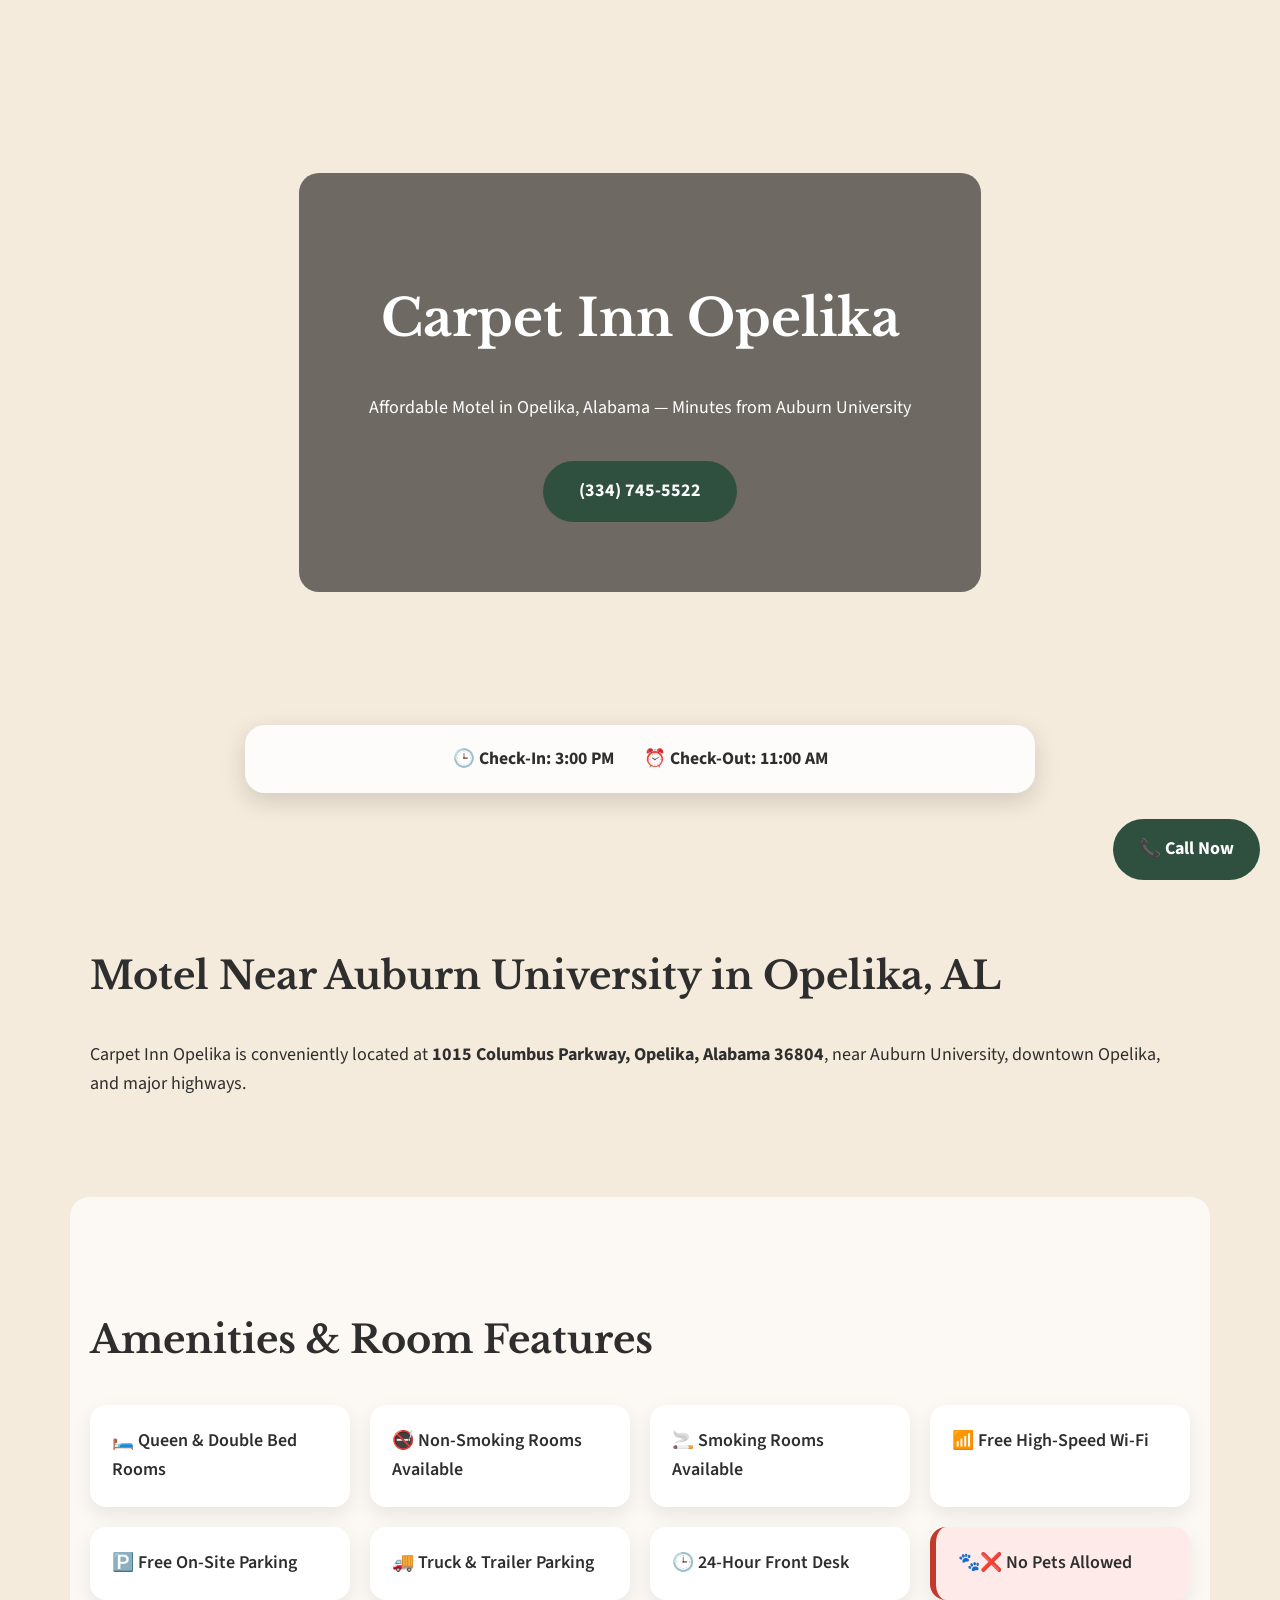
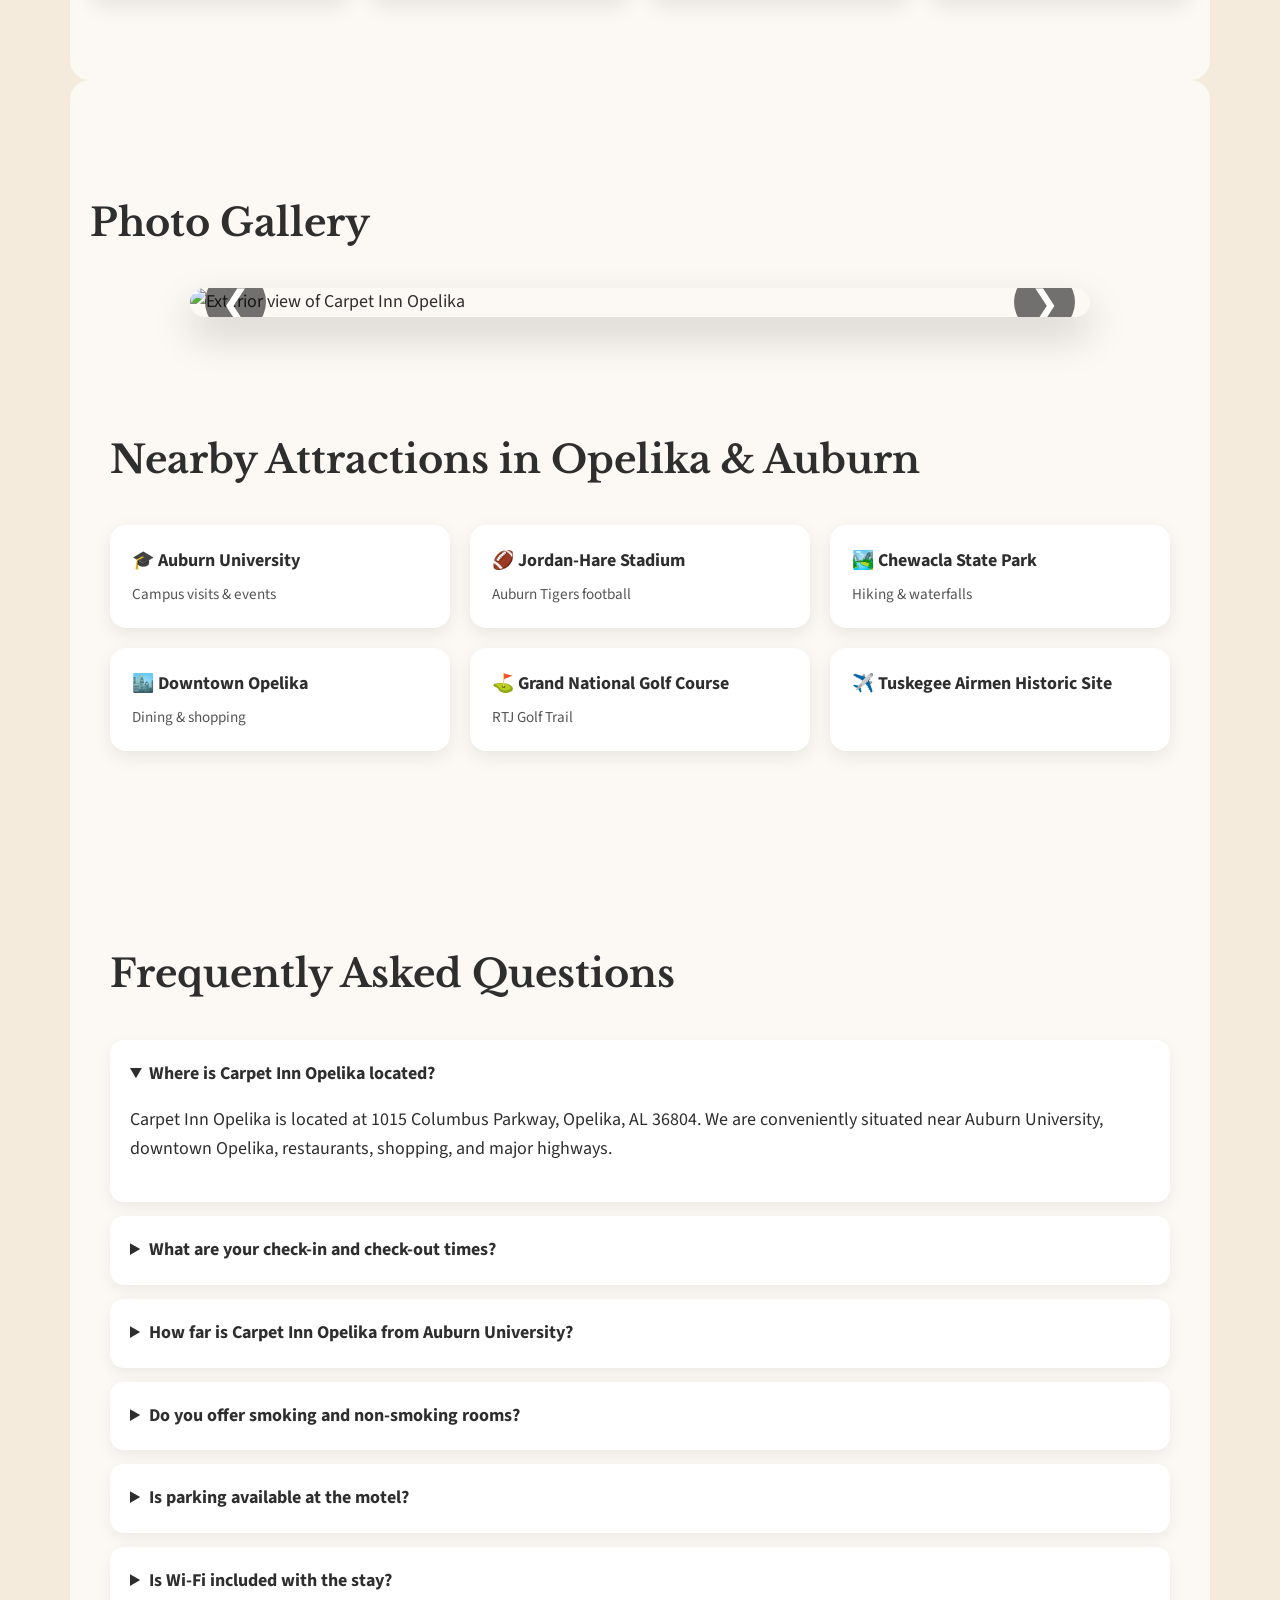
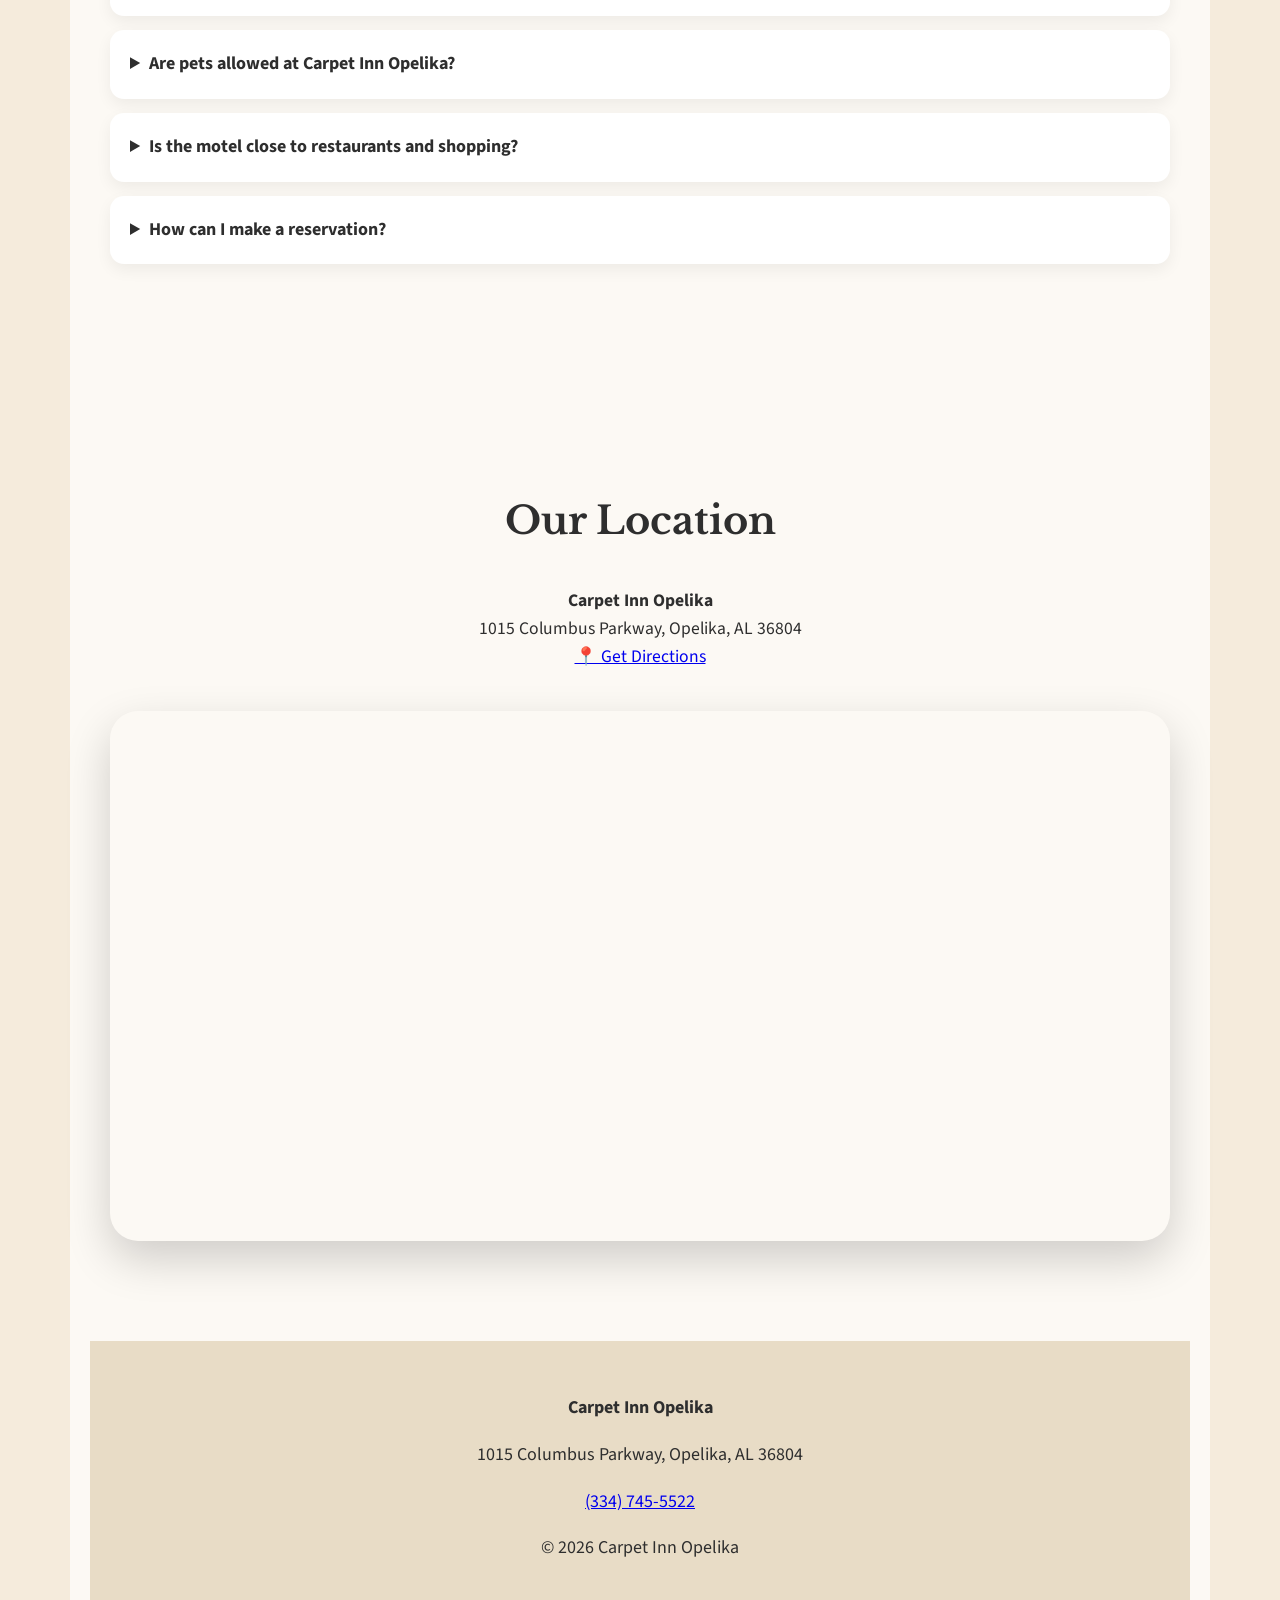
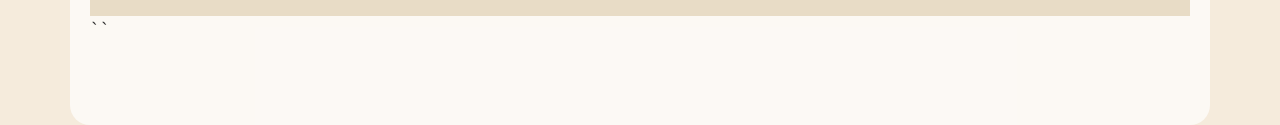
==== commit fb7c75de: "Update index.html" ====
--- a/index.html
+++ b/index.html
@@ -255,20 +255,19 @@
 
   /* ✅ SLIDESHOW WITH AUTO + MANUAL NAVIGATION */
   const images = [
-    { src: "images/exterior-1.jpeg", alt: "Exterior view of Carpet Inn Opelika" },
+    { src: "images/exterior-1.jpg", alt: "Exterior view of Carpet Inn Opelika" },
     /*{ src: "images/exterior-3.jpeg", alt: "Carpet Inn Opelika property view" },*/
-    { src: "images/queenbed-1.jpeg", alt: "Queen bed guest room at Carpet Inn Opelika" },
-	{ src: "images/queenbed-2.jpeg", alt: "Queen bed guest room at Carpet Inn Opelika" },
-    { src: "images/doublebed-1.jpeg", alt: "Double bed room in Opelika Alabama motel" },
-	{ src: "images/doublebed-2.jpeg", alt: "Double bed room in Opelika Alabama motel" },
+    { src: "images/queenbed-1.jpg", alt: "Queen bed guest room at Carpet Inn Opelika" },
+	{ src: "images/queenbed-2.jpg", alt: "Queen bed guest room at Carpet Inn Opelika" },
+    { src: "images/doublebed-1.jpg", alt: "Double bed room in Opelika Alabama motel" },
+	{ src: "images/doublebed-2.jpg", alt: "Double bed room in Opelika Alabama motel" },
     /*{ src: "images/bathroom-1.jpeg", alt: "Guest bathroom at Carpet Inn Opelika" },*/
-    { src: "images/amenities-1.jpeg", alt: "Amenities at Carpet Inn Opelika" },
-	{ src: "images/amenities-2.jpeg", alt: "Amenities at Carpet Inn Opelika" },
-    { src: "images/parking-1.jpeg", alt: "Free parking available at Carpet Inn Opelika" },
-	{ src: "images/parking-2.jpeg", alt: "Free parking available at Carpet Inn Opelika" },
-	{ src: "images/exterior-2.jpeg", alt: "Front entrance of Carpet Inn Opelika" },
-    { src: "images/truck_parking_1.jpeg", alt: "Truck and trailer parking available" },
-	{ src: "images/truck_parking_2.jpeg", alt: "Truck and trailer parking available" }
+    { src: "images/amenities-1.jpg", alt: "Amenities at Carpet Inn Opelika" },
+	{ src: "images/amenities-2.jpg", alt: "Amenities at Carpet Inn Opelika" },
+    { src: "images/parking-1.jpg", alt: "Free parking available at Carpet Inn Opelika" },
+	{ src: "images/exterior-2.jpg", alt: "Front entrance of Carpet Inn Opelika" },
+    { src: "images/truck_parking_1.jpg", alt: "Truck and trailer parking available" },
+	{ src: "images/carpet-inn-opelika.jpg", alt: "Exterior view of Carpet Inn Opelika" }
   ];
 
   let currentIndex = 0;
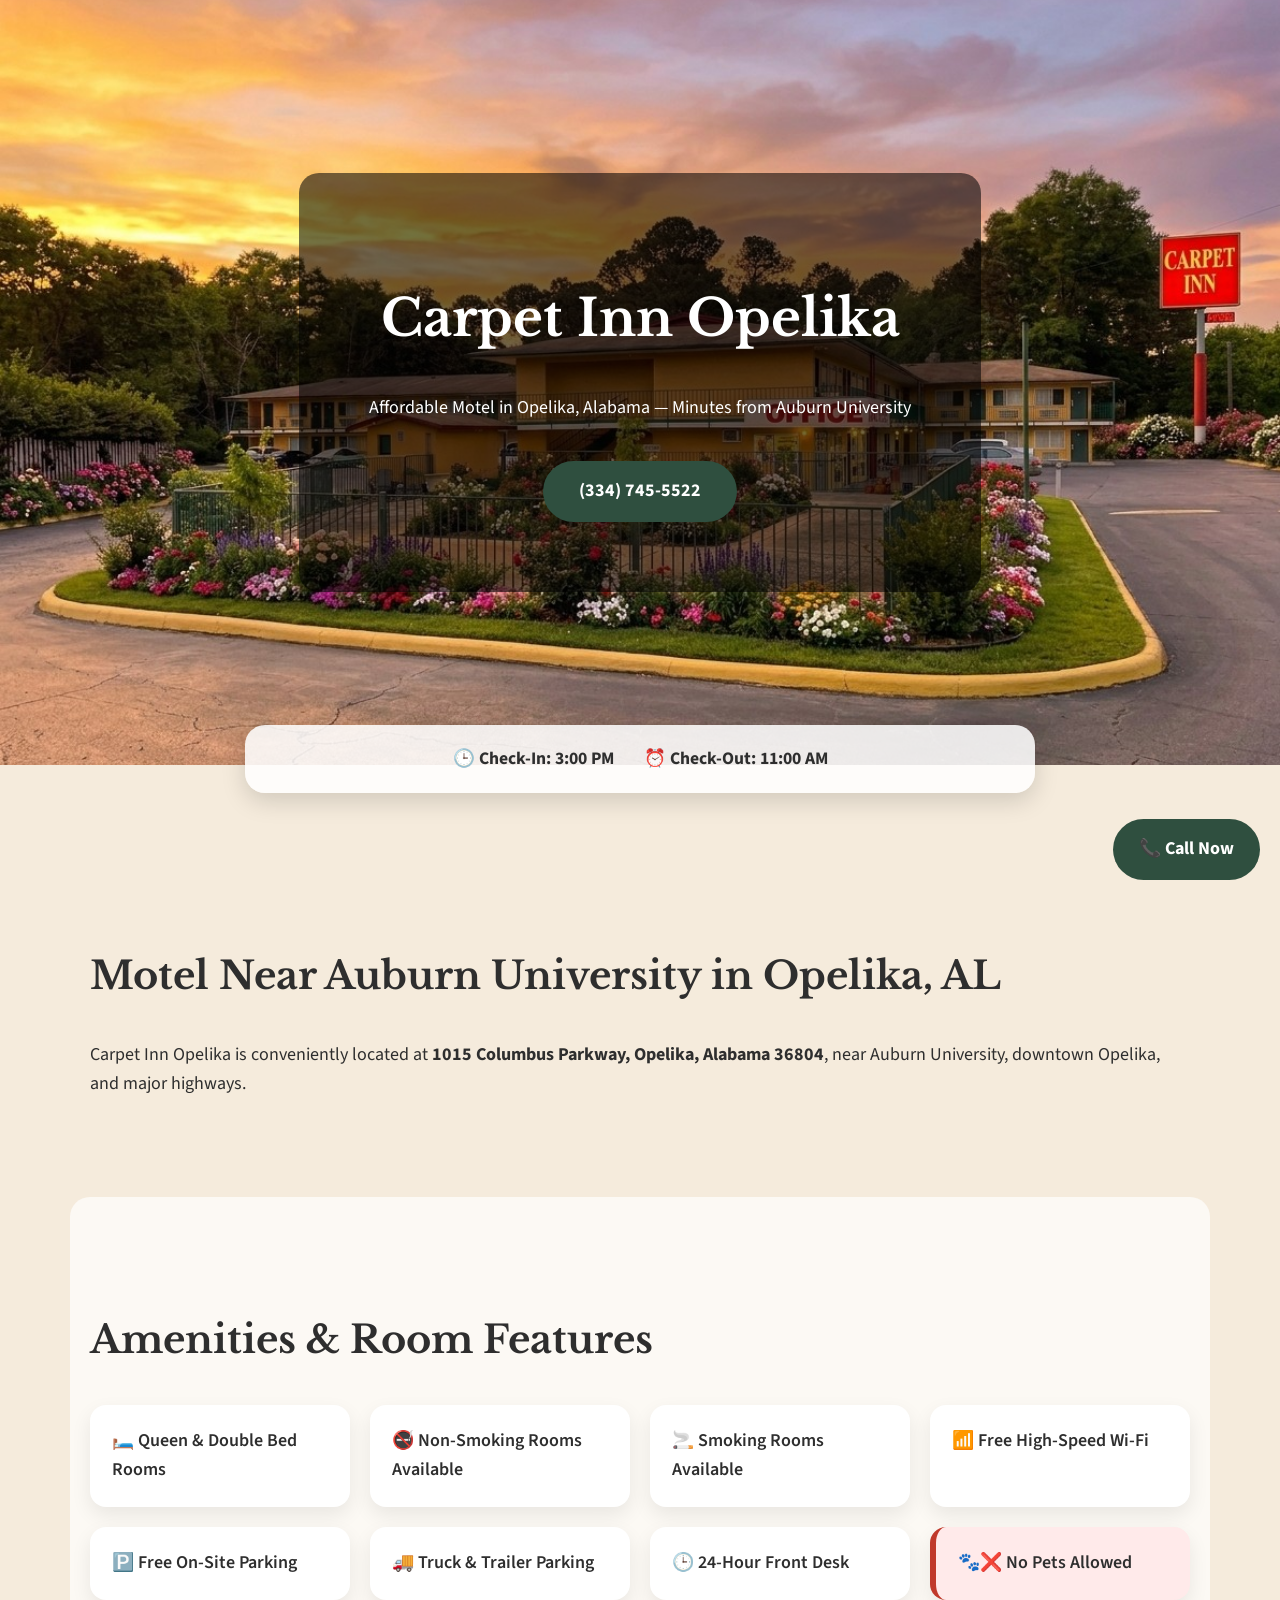
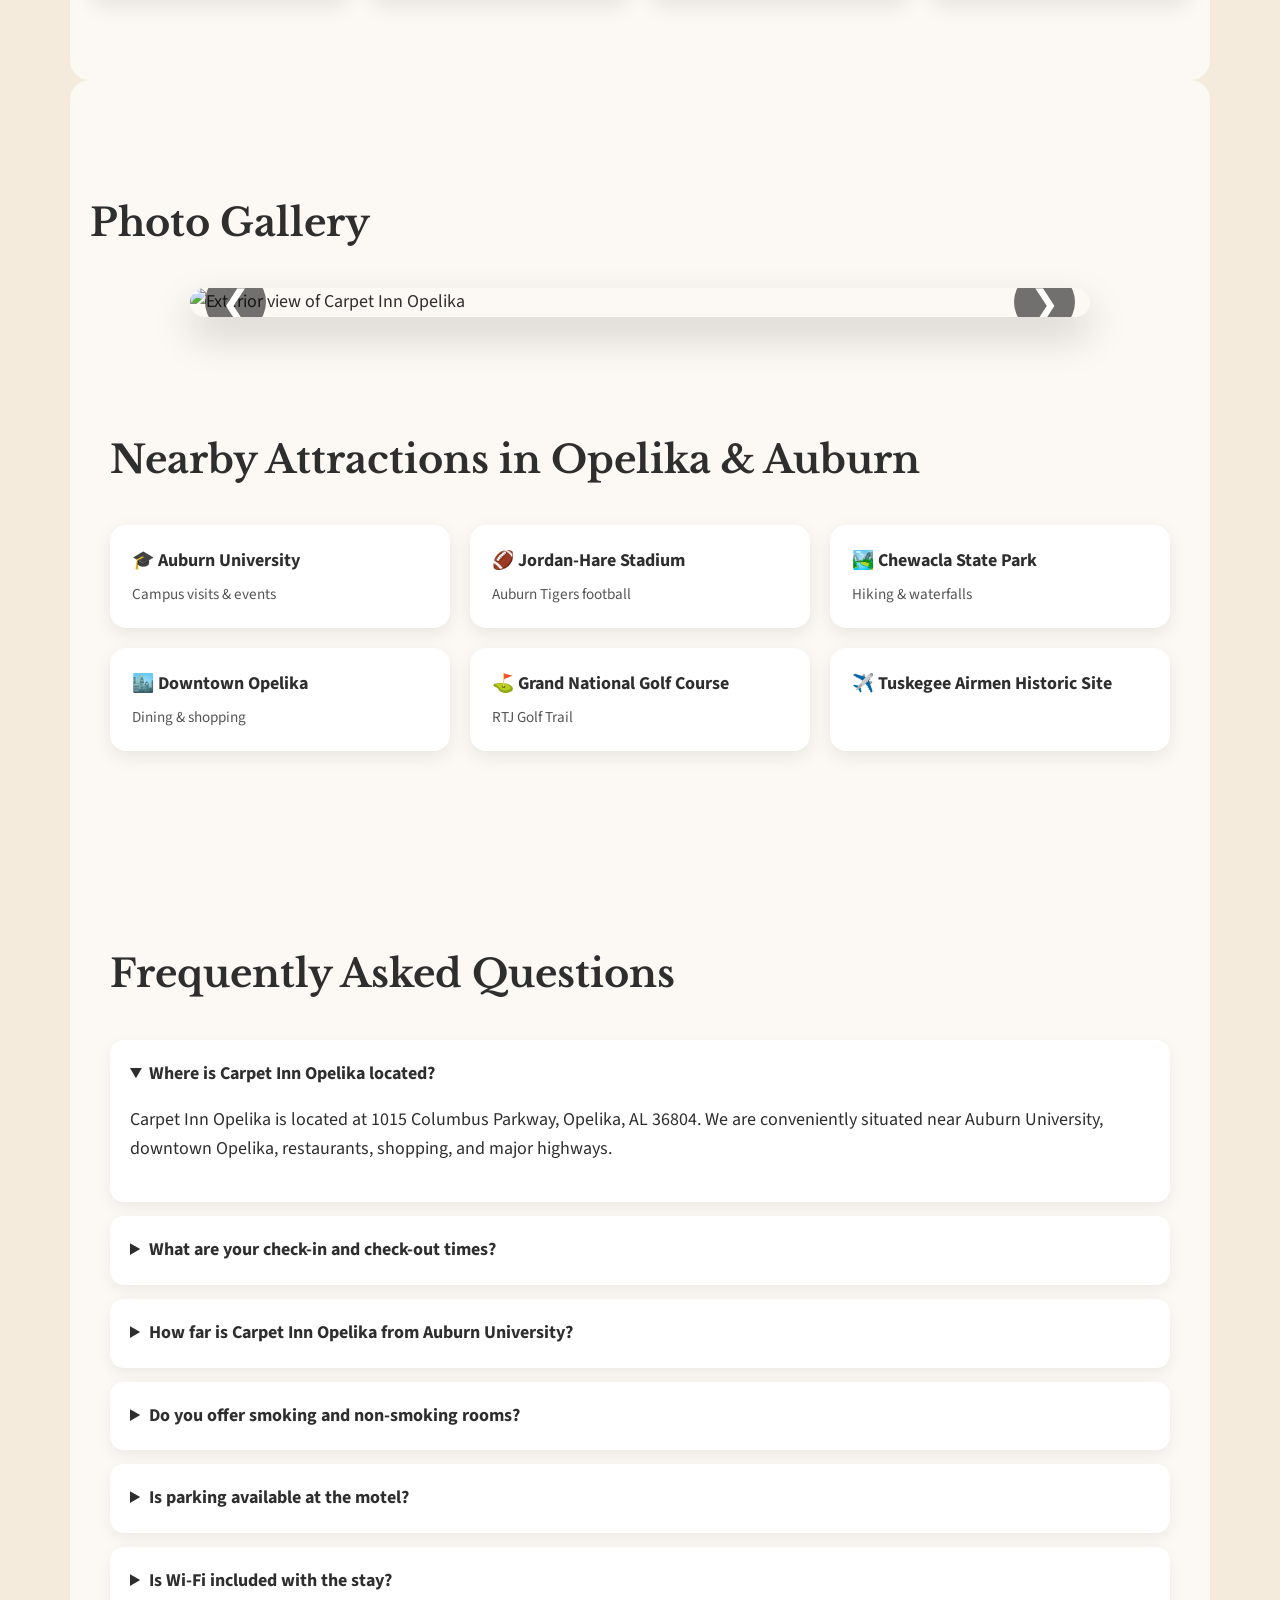
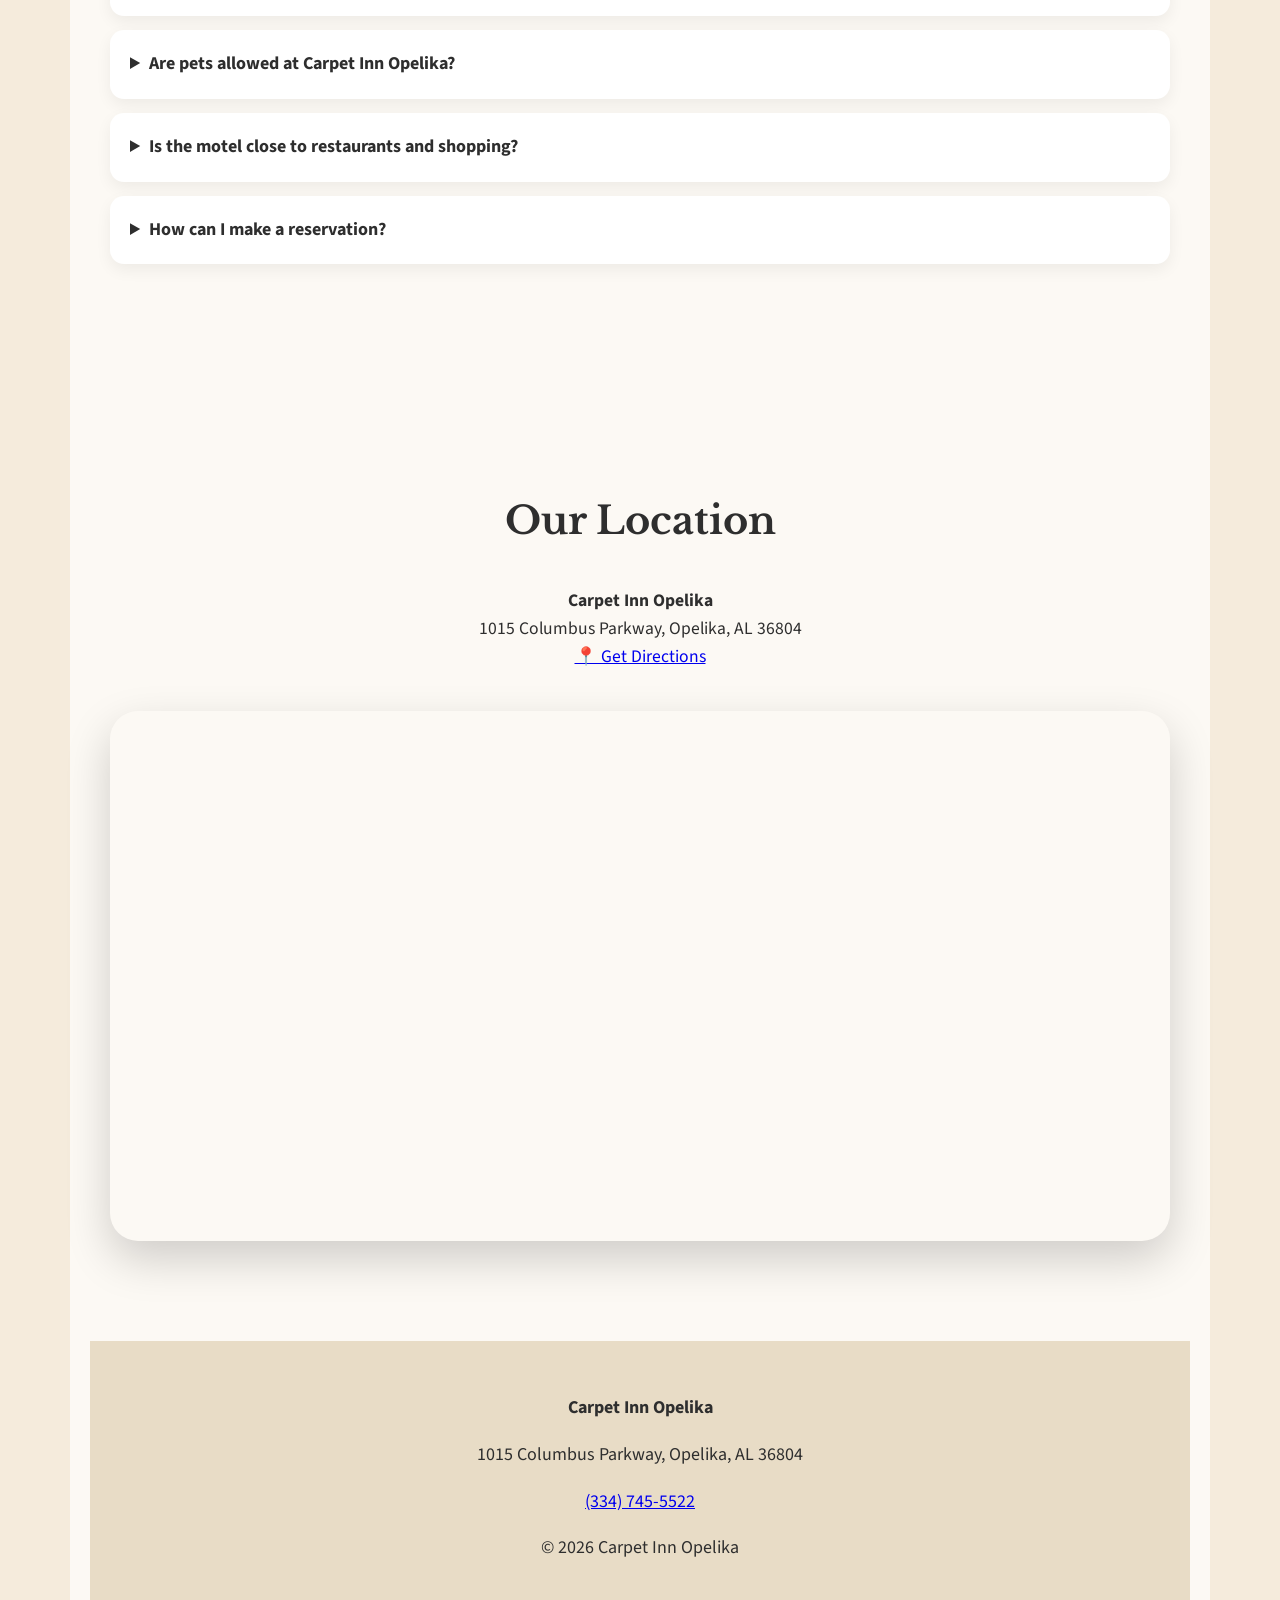
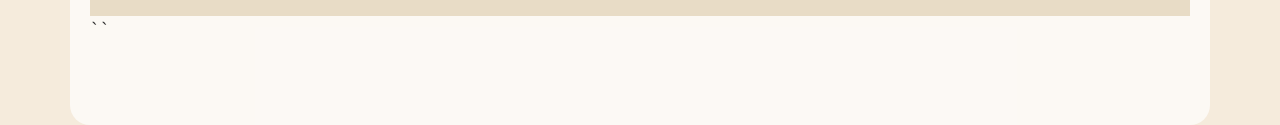
==== commit 5a2d309b: "Update index.html" ====
--- a/index.html
+++ b/index.html
@@ -258,16 +258,15 @@
     { src: "images/exterior-1.jpg", alt: "Exterior view of Carpet Inn Opelika" },
     /*{ src: "images/exterior-3.jpeg", alt: "Carpet Inn Opelika property view" },*/
     { src: "images/queenbed-1.jpg", alt: "Queen bed guest room at Carpet Inn Opelika" },
+	{ src: "images/doublebed-1.jpg", alt: "Double bed room in Opelika Alabama motel" },
 	{ src: "images/queenbed-2.jpg", alt: "Queen bed guest room at Carpet Inn Opelika" },
-    { src: "images/doublebed-1.jpg", alt: "Double bed room in Opelika Alabama motel" },
 	{ src: "images/doublebed-2.jpg", alt: "Double bed room in Opelika Alabama motel" },
     /*{ src: "images/bathroom-1.jpeg", alt: "Guest bathroom at Carpet Inn Opelika" },*/
+	{ src: "images/exterior-2.jpeg", alt: "Carpet Inn Opelika property view" },
     { src: "images/amenities-1.jpg", alt: "Amenities at Carpet Inn Opelika" },
-	{ src: "images/amenities-2.jpg", alt: "Amenities at Carpet Inn Opelika" },
-    { src: "images/parking-1.jpg", alt: "Free parking available at Carpet Inn Opelika" },
-	{ src: "images/exterior-2.jpg", alt: "Front entrance of Carpet Inn Opelika" },
-    { src: "images/truck_parking_1.jpg", alt: "Truck and trailer parking available" },
-	{ src: "images/carpet-inn-opelika.jpg", alt: "Exterior view of Carpet Inn Opelika" }
+	{ src: "images/amenities-2.jpg", alt: "Amenities at Carpet Inn Opelika" }
+    /*{ src: "images/parking-1.jpg", alt: "Free parking available at Carpet Inn Opelika" },
+    { src: "images/truck_parking_1.jpg", alt: "Truck and trailer parking available" }*/
   ];
 
   let currentIndex = 0;
--- a/style.css
+++ b/style.css
@@ -10,7 +10,7 @@
 /* HERO */
 .hero {
   /*background: url("images/exterior-1.jpeg") center/cover no-repeat;*/
-  background: url("images/sunset-roses.jpg") center/cover no-repeat;
+  background: url("images/carpet-inn-opelika.jpg") center/cover no-repeat;
   height: 85vh;
   display: flex;
   align-items: center;
@@ -313,4 +313,4 @@
   text-align: center;
   padding: 35px 15px;
 }
-``+``
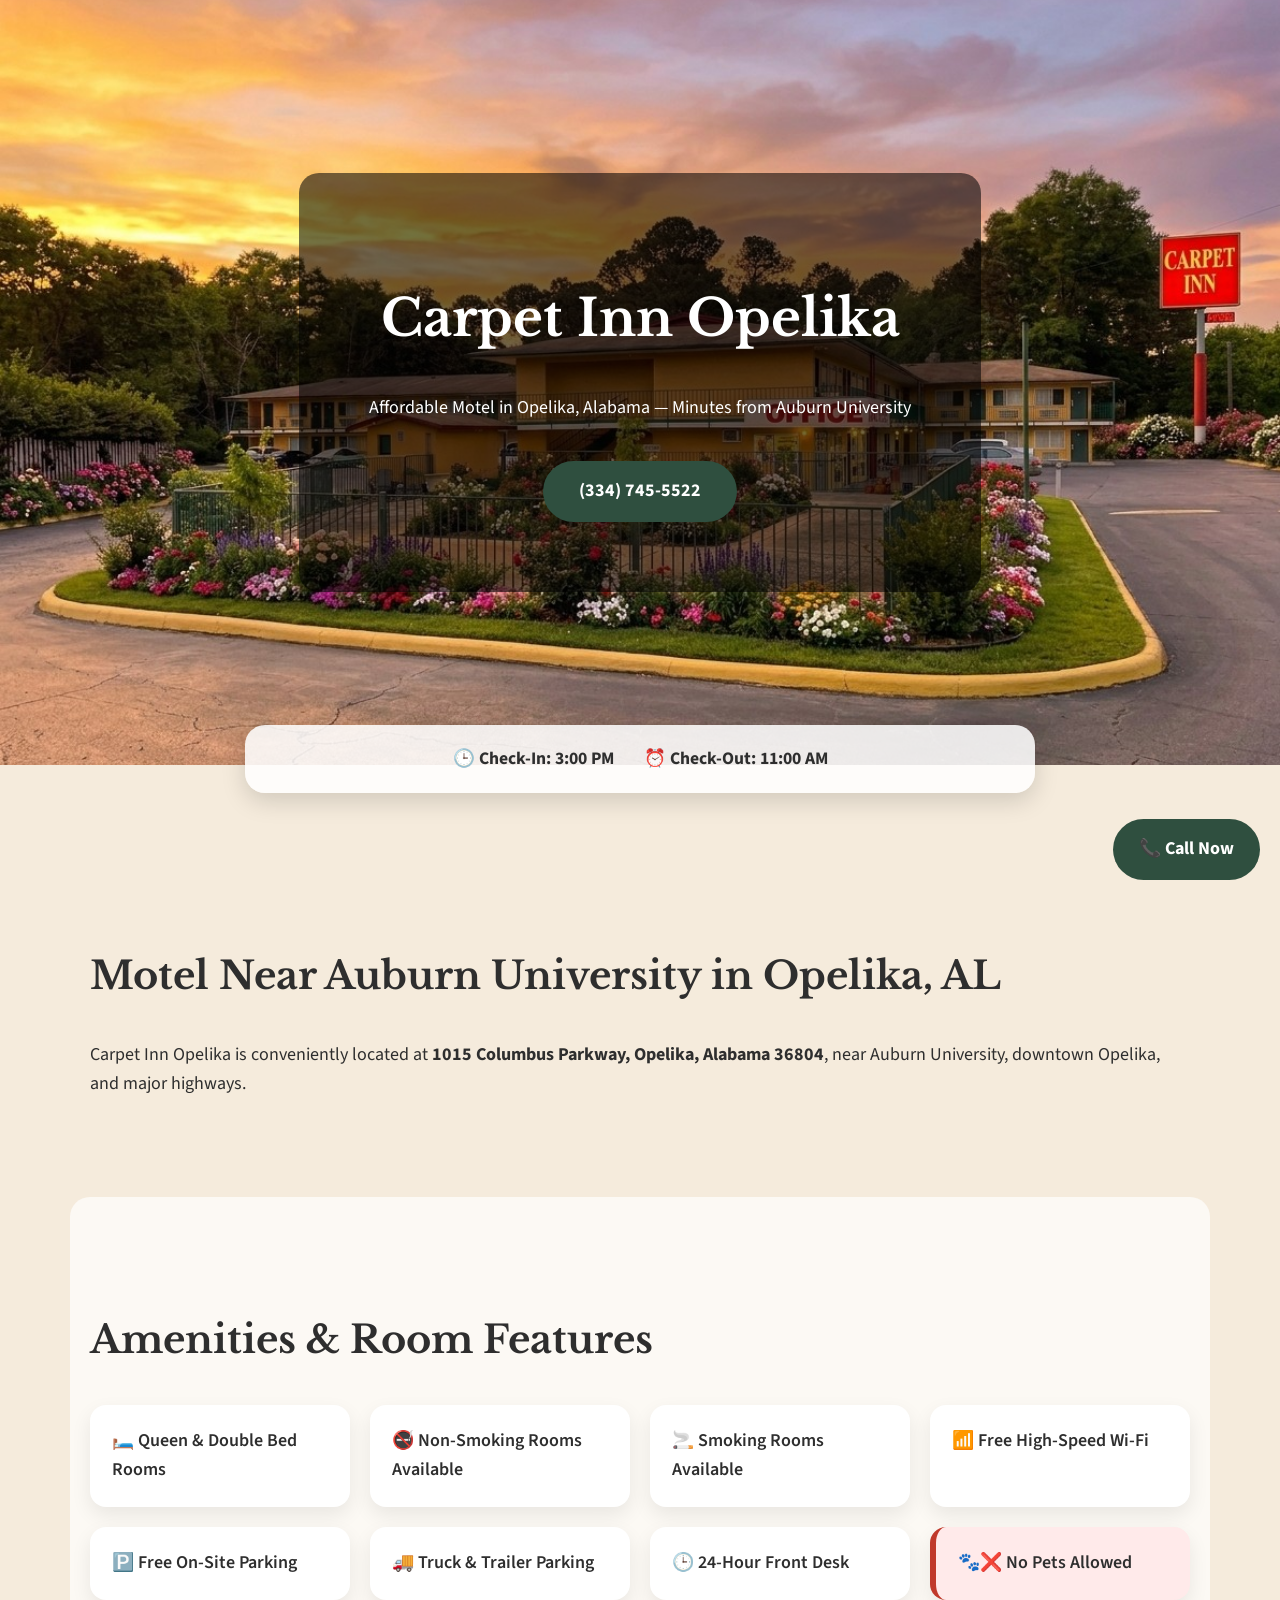
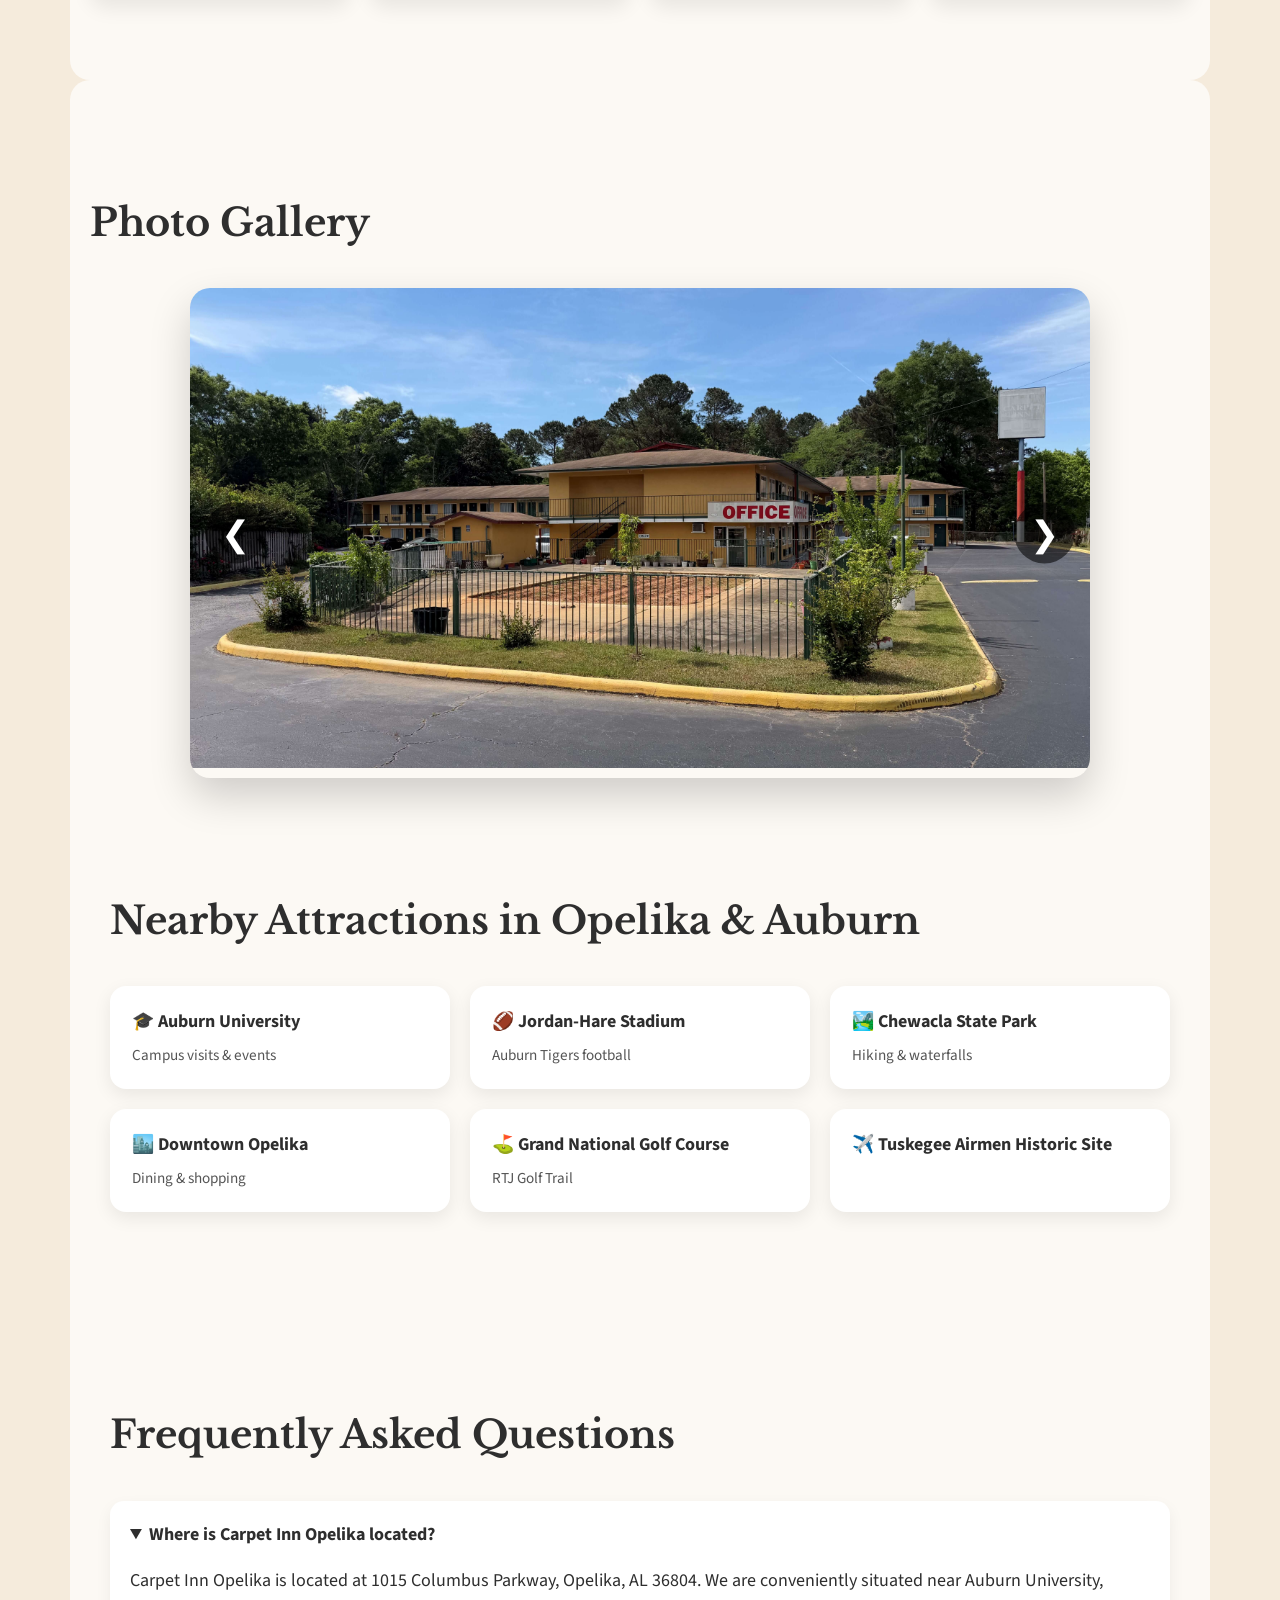
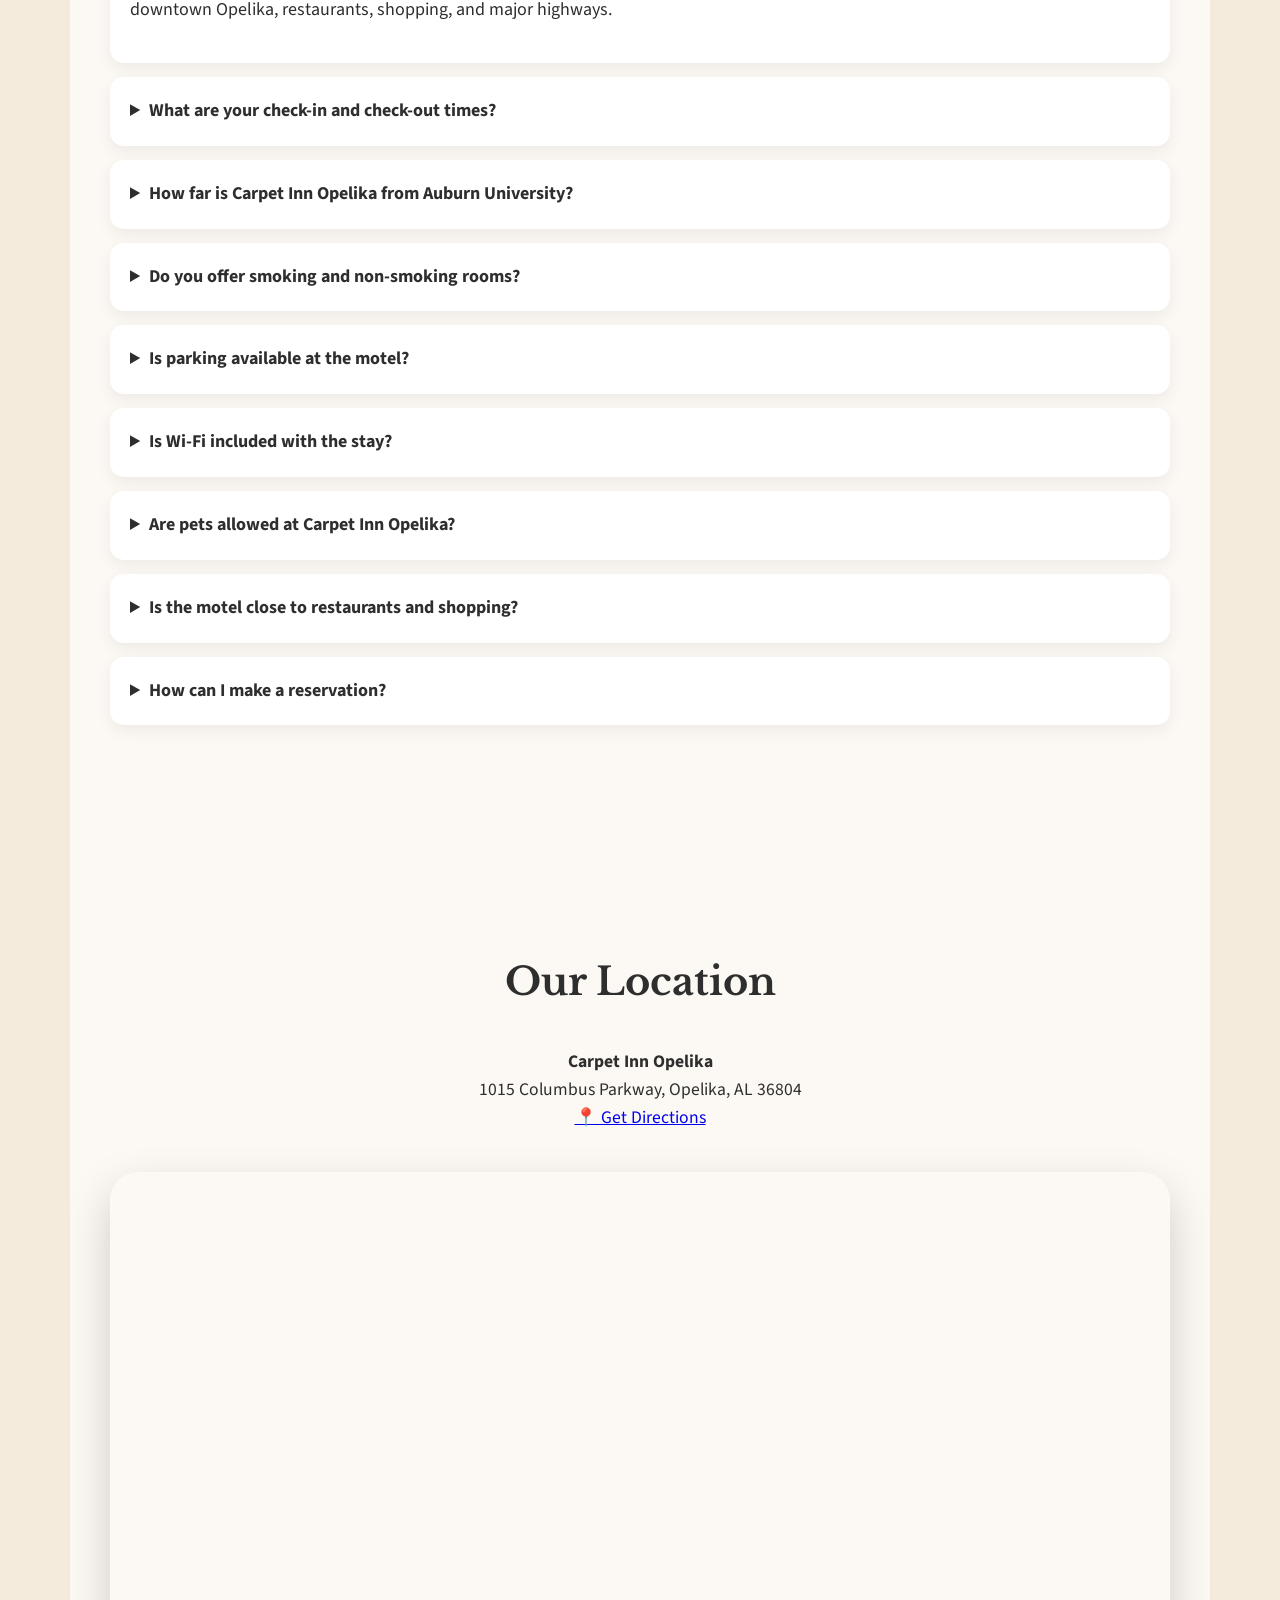
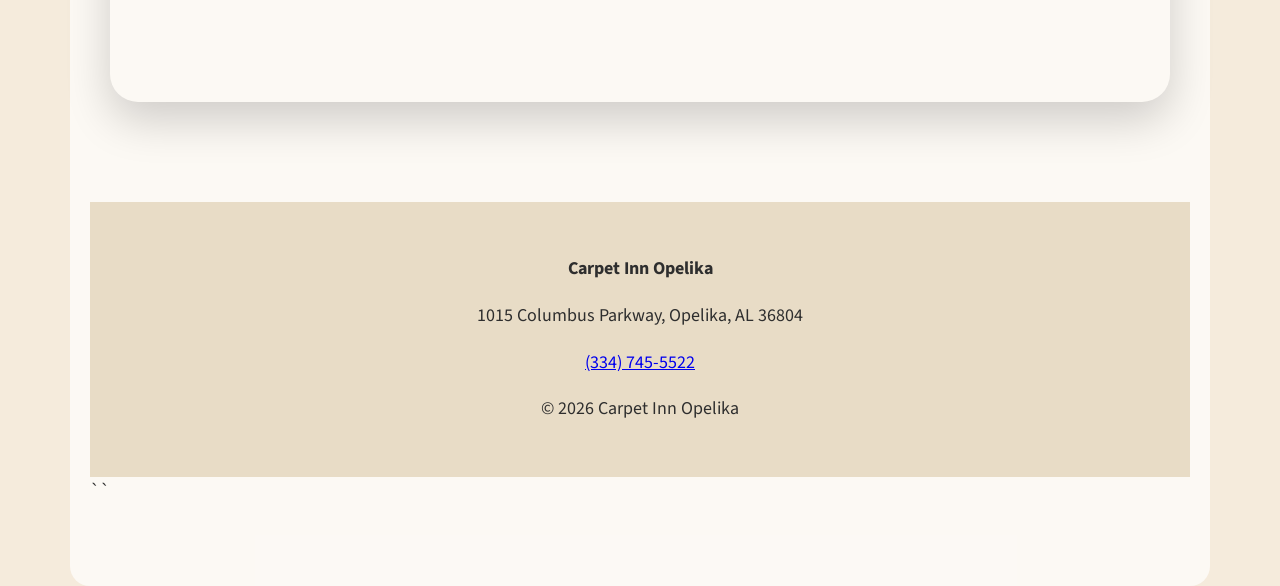
==== commit 273a0372: "Update index.html" ====
--- a/index.html
+++ b/index.html
@@ -117,7 +117,7 @@
 
   <img
     id="slideshow-image"
-    src="images/exterior-1.jpeg"
+    src="images/exterior-1.jpg"
     alt="Exterior view of Carpet Inn Opelika"
     class="fade-in"
     loading="lazy"
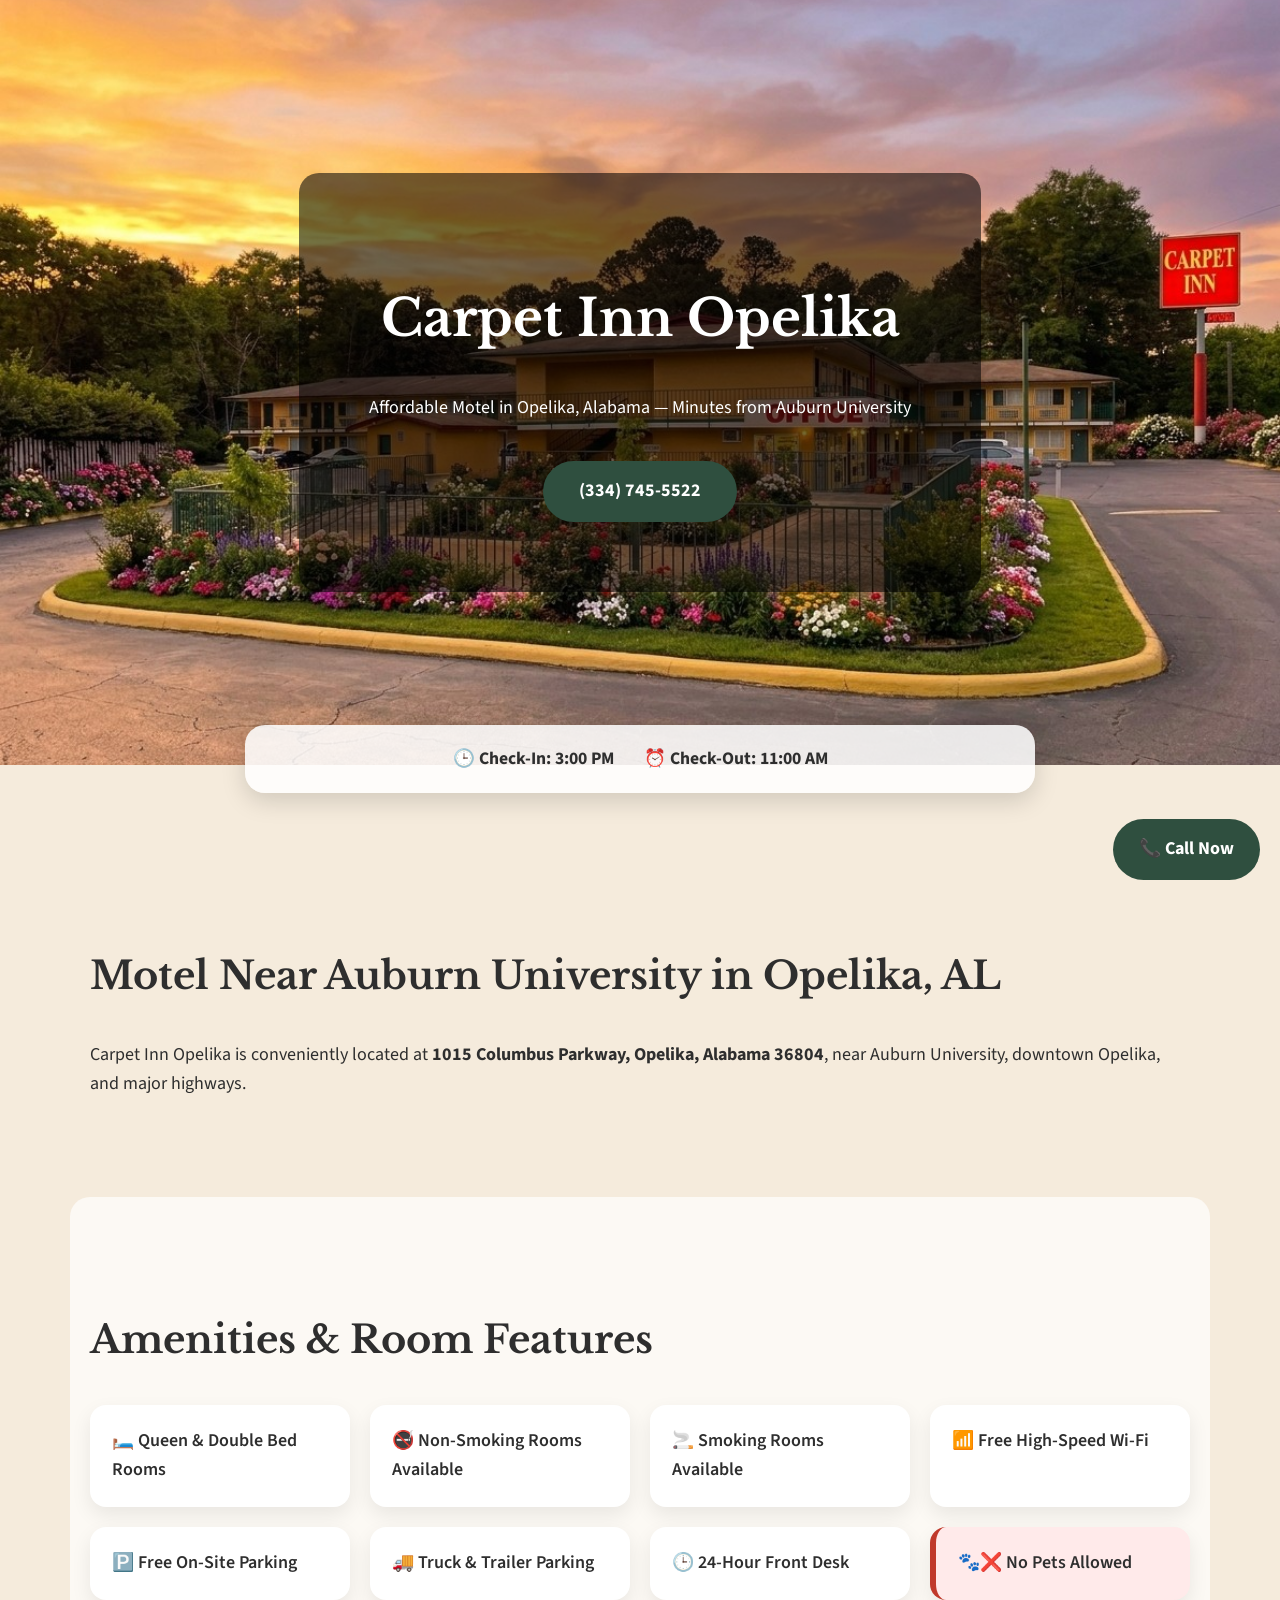
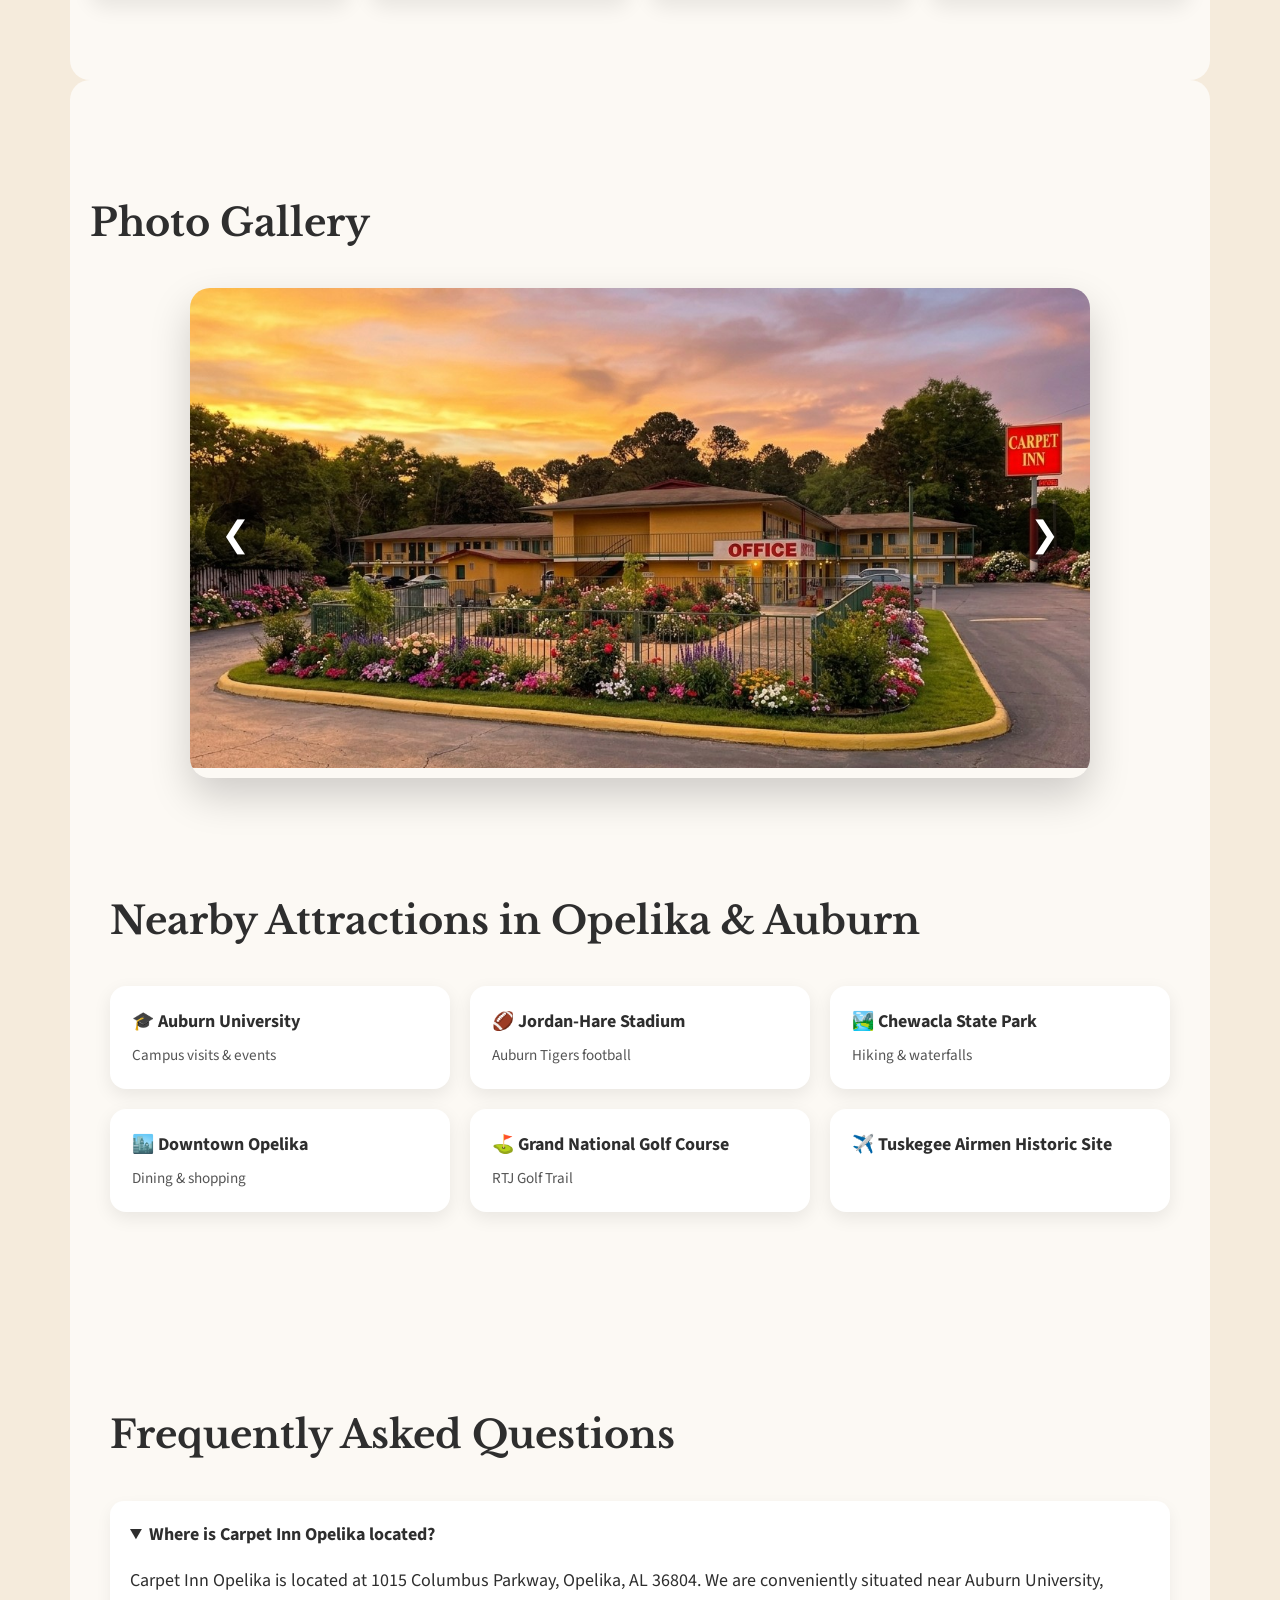
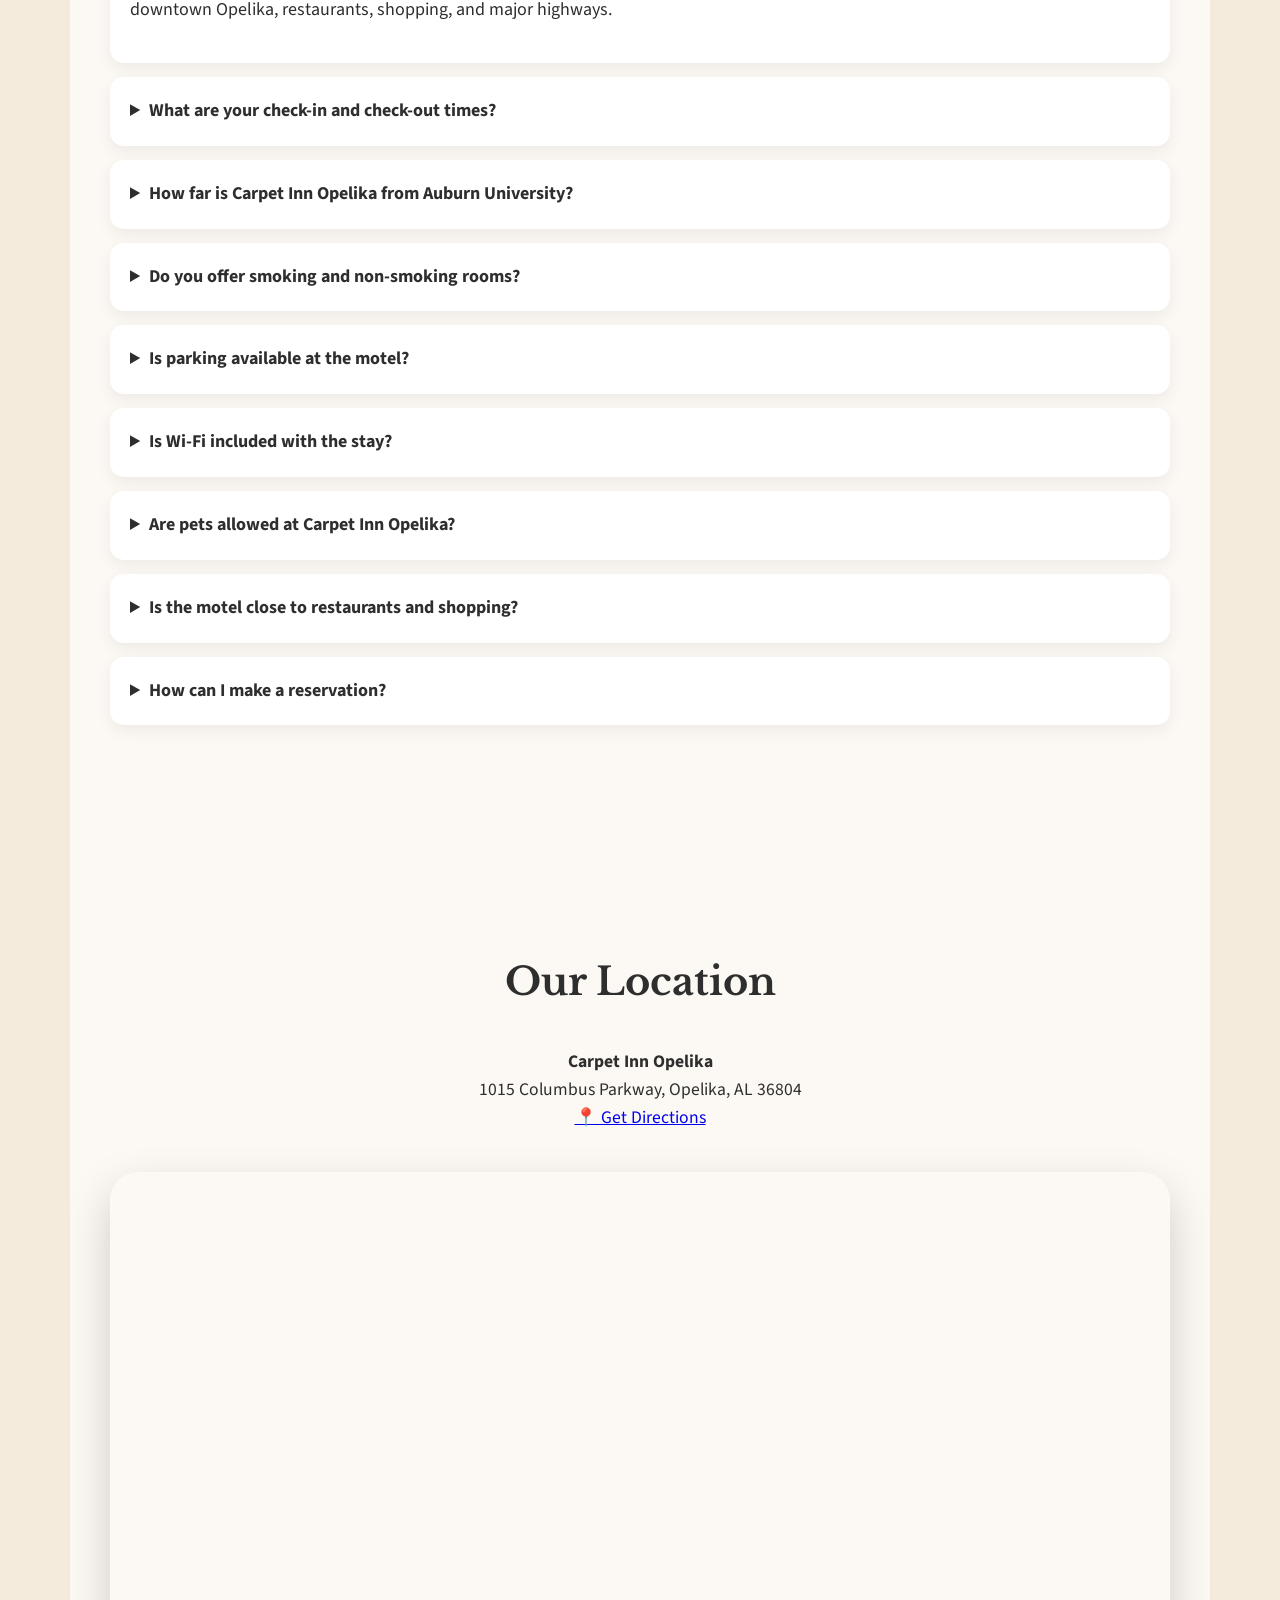
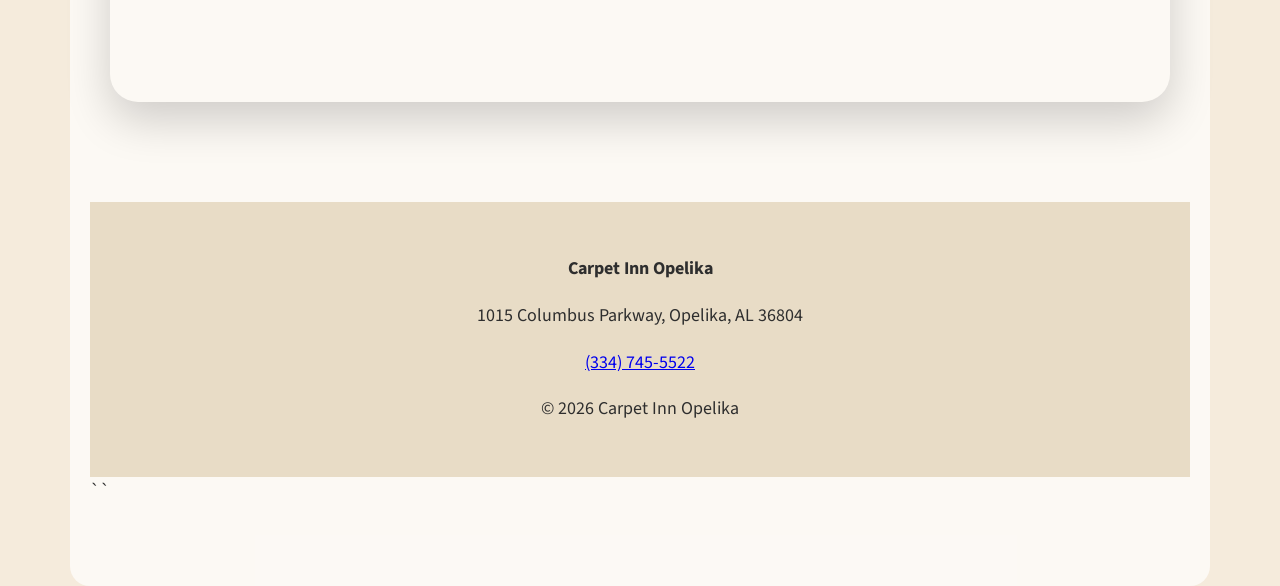
==== commit d1a3c2fb: "Update index.html" ====
--- a/index.html
+++ b/index.html
@@ -117,7 +117,7 @@
 
   <img
     id="slideshow-image"
-    src="images/exterior-1.jpg"
+    src="images/carpet-inn-opelika.jpg"
     alt="Exterior view of Carpet Inn Opelika"
     class="fade-in"
     loading="lazy"
@@ -262,7 +262,7 @@
 	{ src: "images/queenbed-2.jpg", alt: "Queen bed guest room at Carpet Inn Opelika" },
 	{ src: "images/doublebed-2.jpg", alt: "Double bed room in Opelika Alabama motel" },
     /*{ src: "images/bathroom-1.jpeg", alt: "Guest bathroom at Carpet Inn Opelika" },*/
-	{ src: "images/exterior-2.jpeg", alt: "Carpet Inn Opelika property view" },
+	{ src: "images/exterior-2.jpg", alt: "Carpet Inn Opelika property view" },
     { src: "images/amenities-1.jpg", alt: "Amenities at Carpet Inn Opelika" },
 	{ src: "images/amenities-2.jpg", alt: "Amenities at Carpet Inn Opelika" }
     /*{ src: "images/parking-1.jpg", alt: "Free parking available at Carpet Inn Opelika" },
